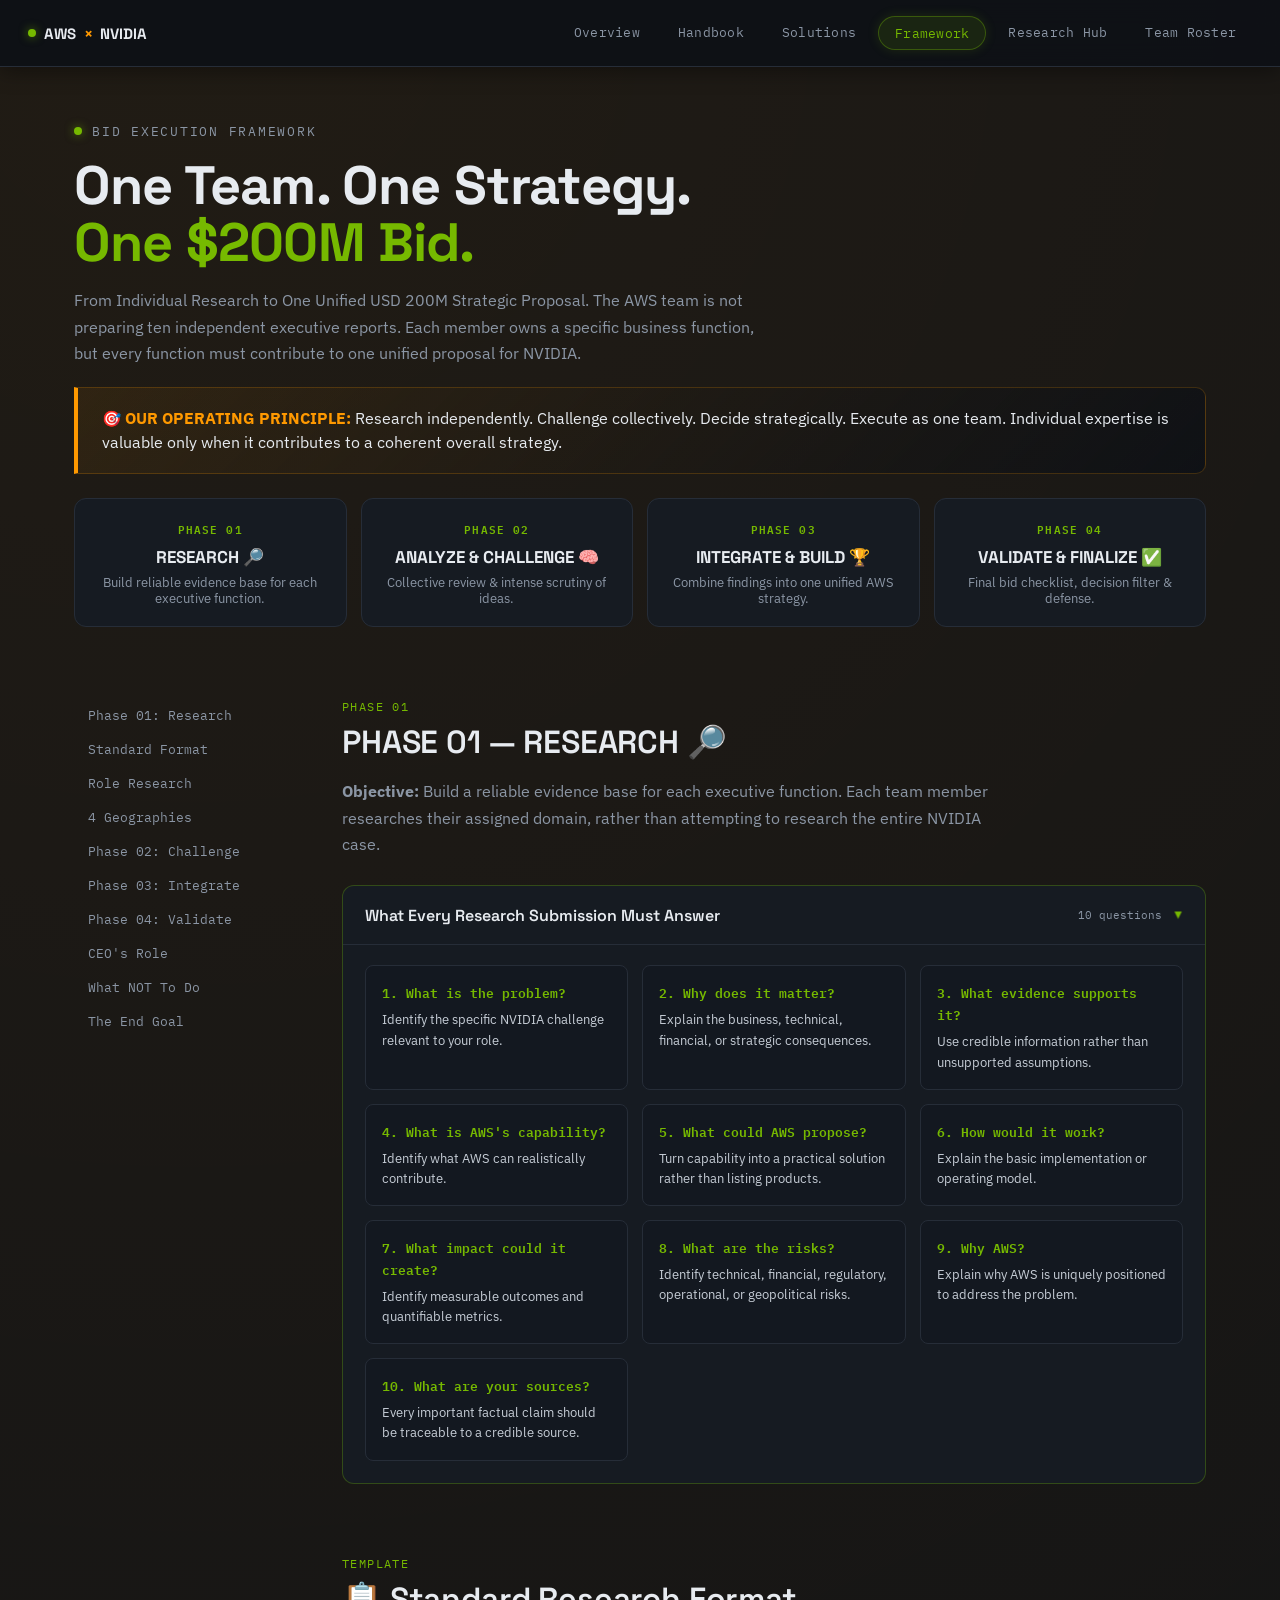
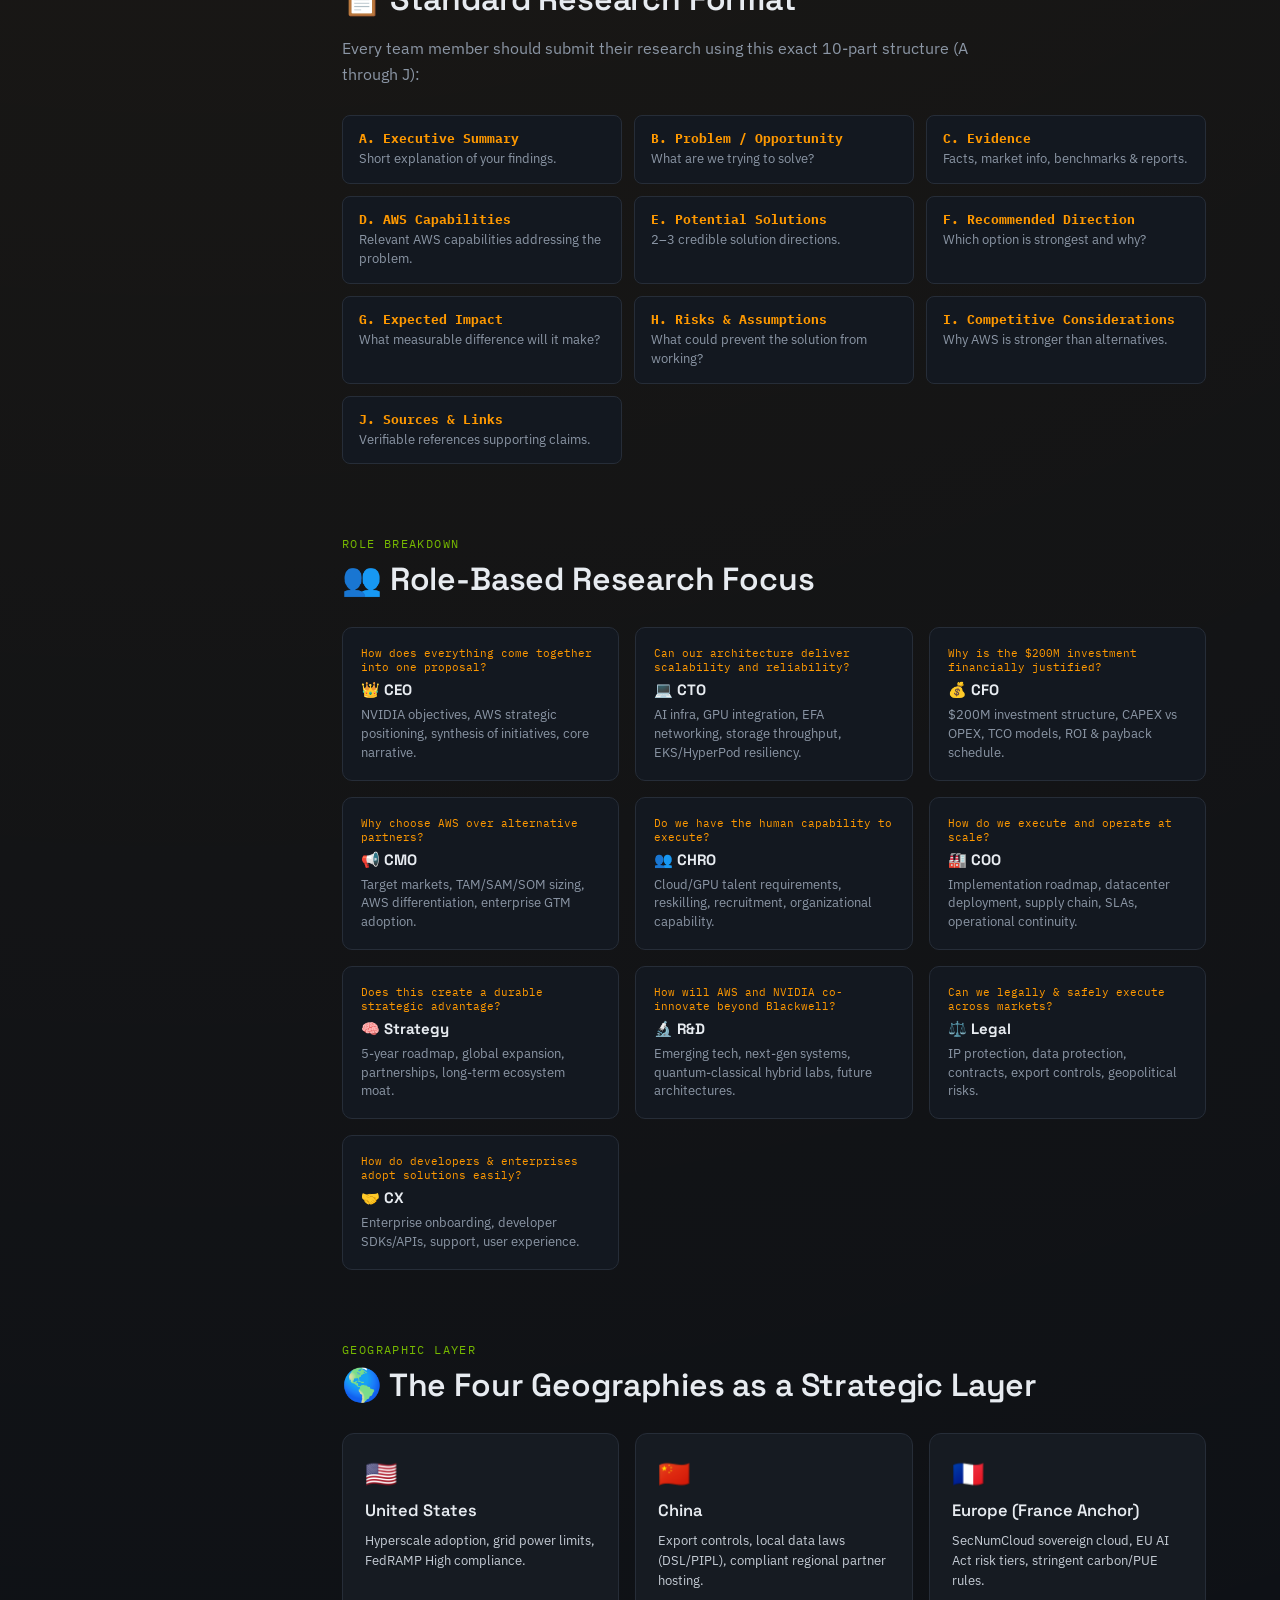
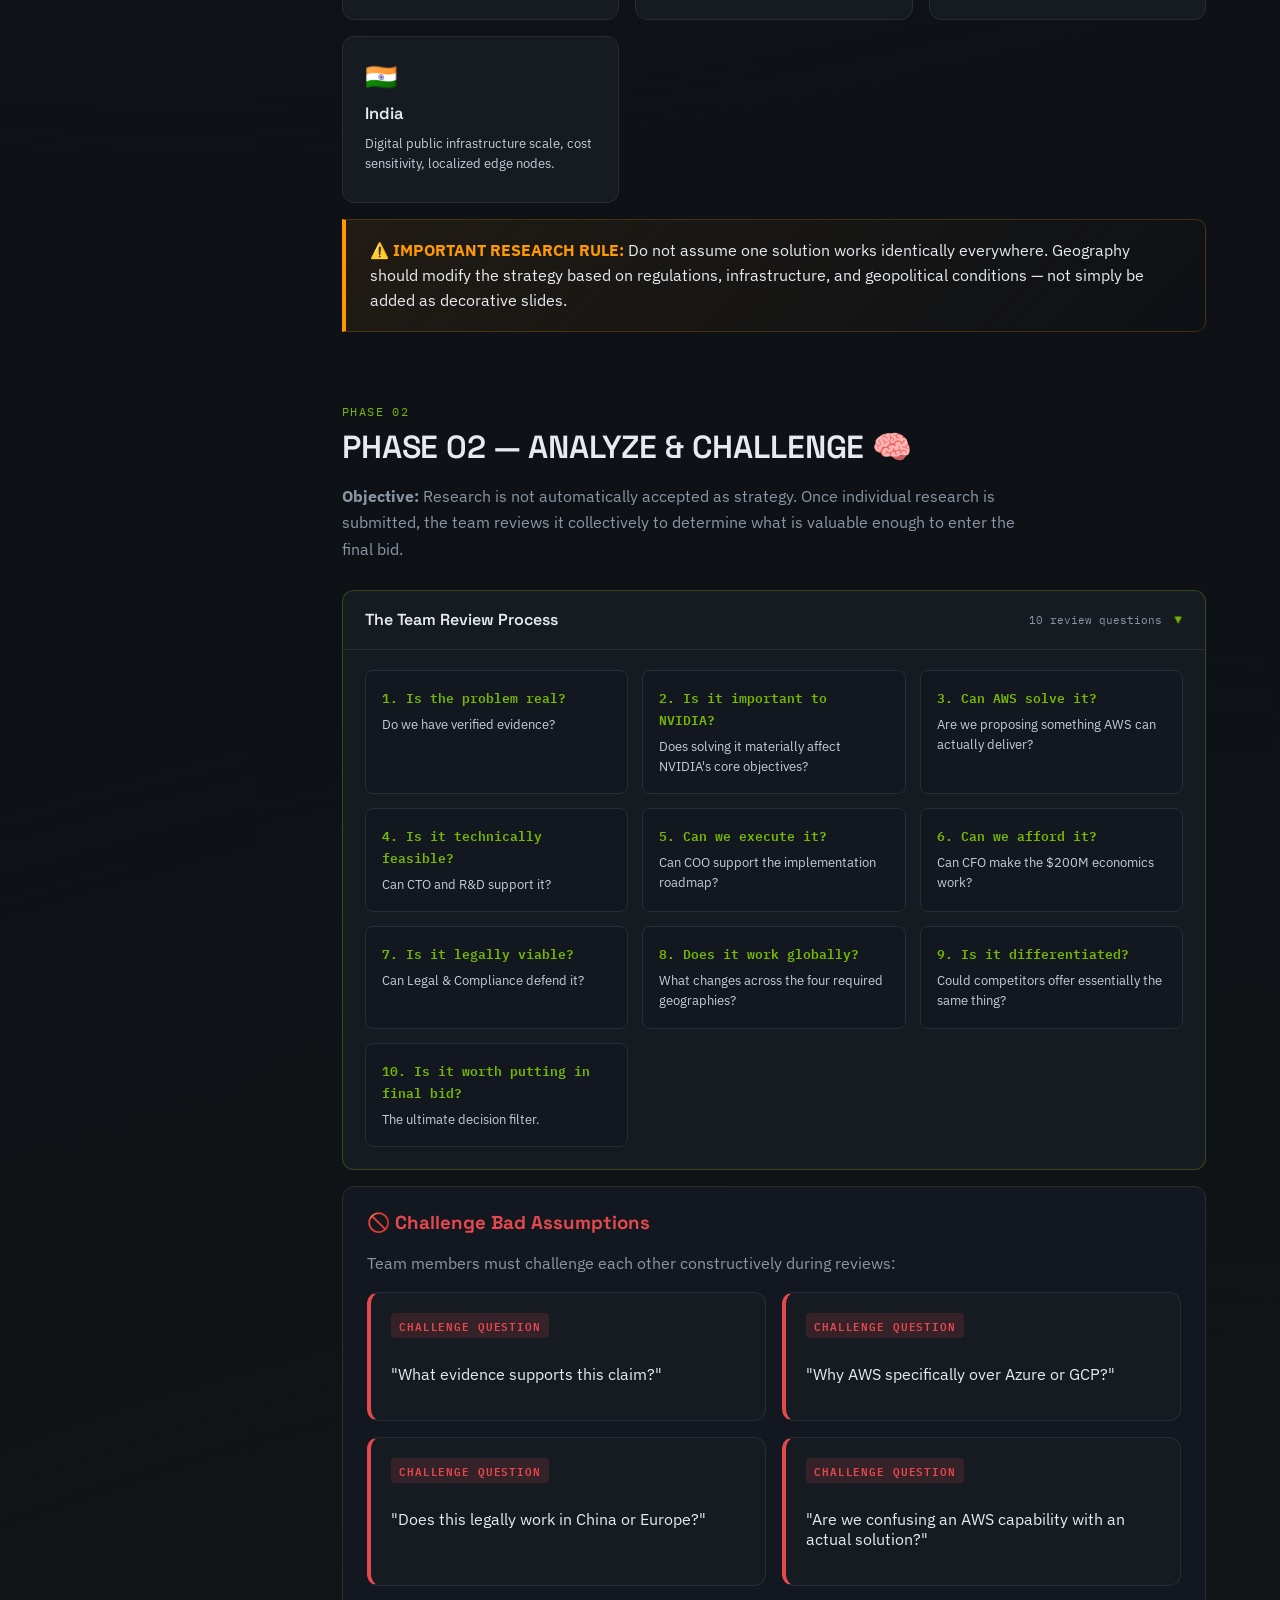
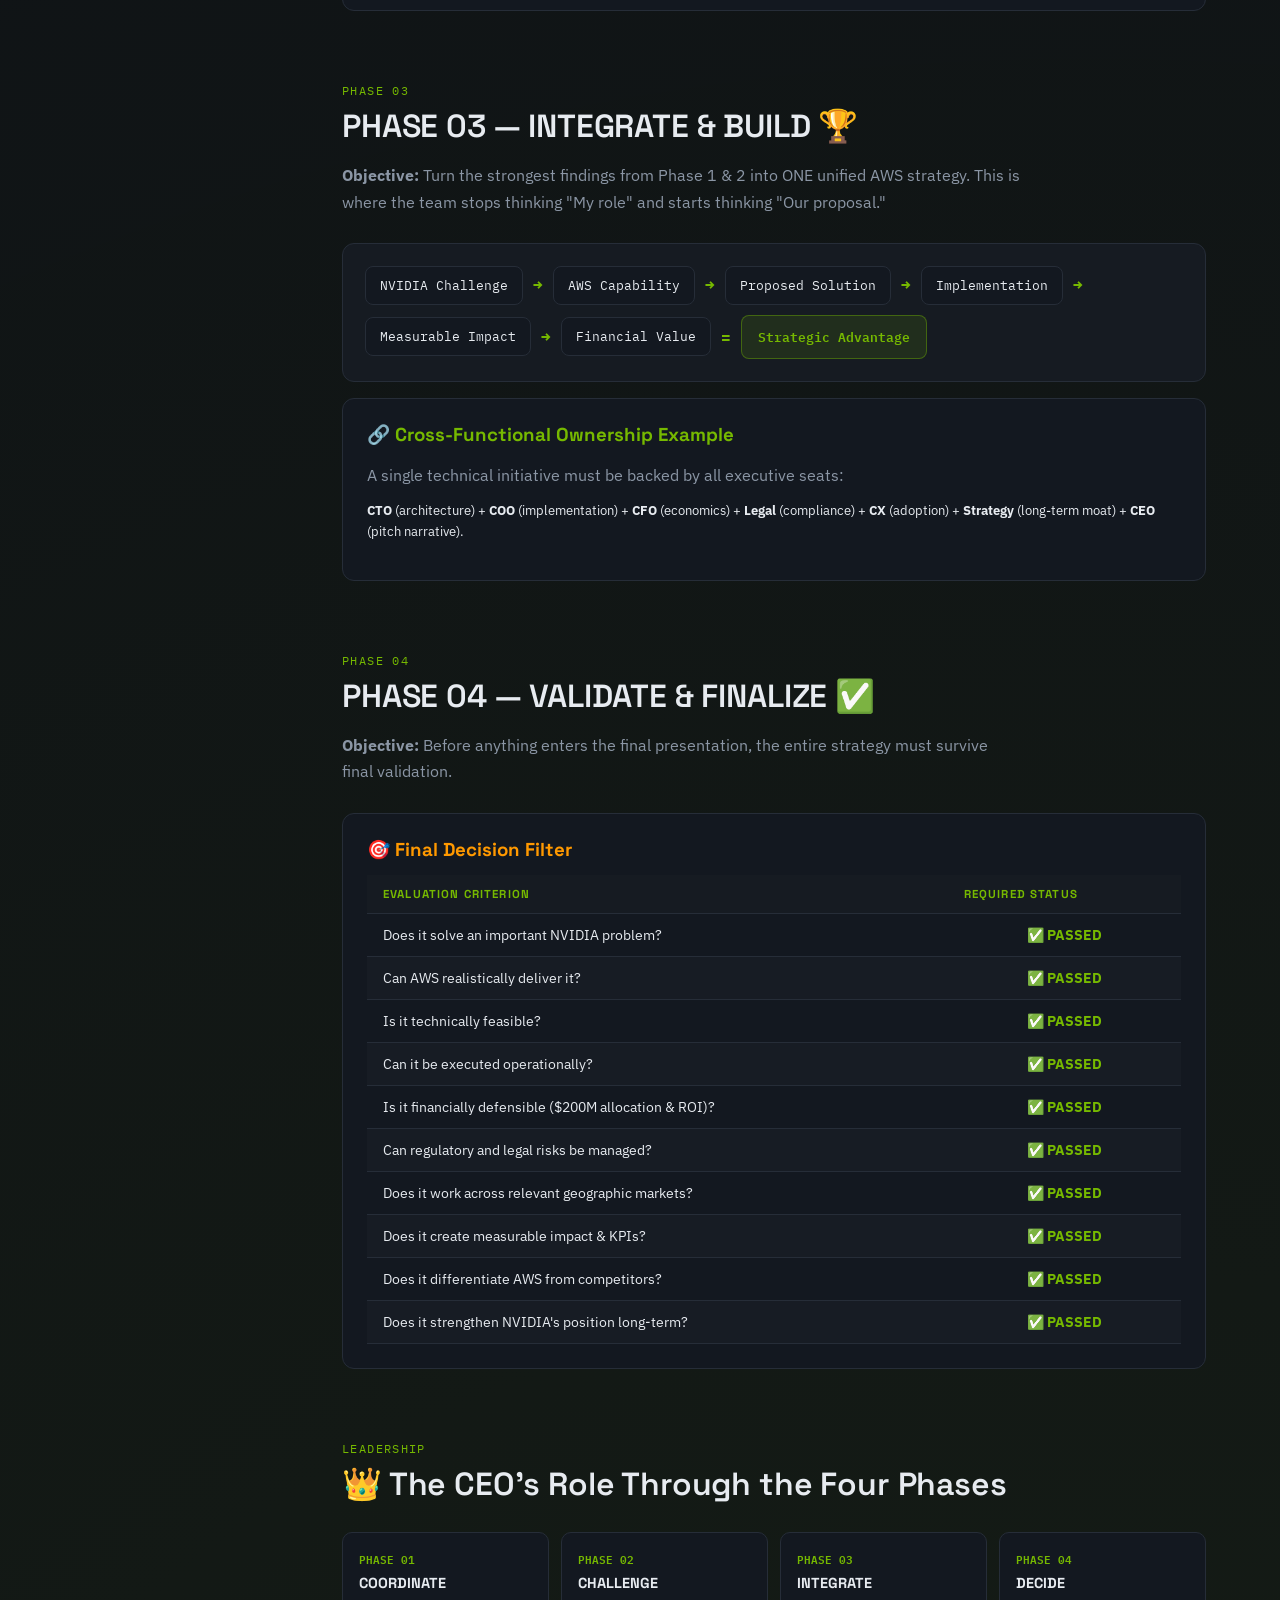
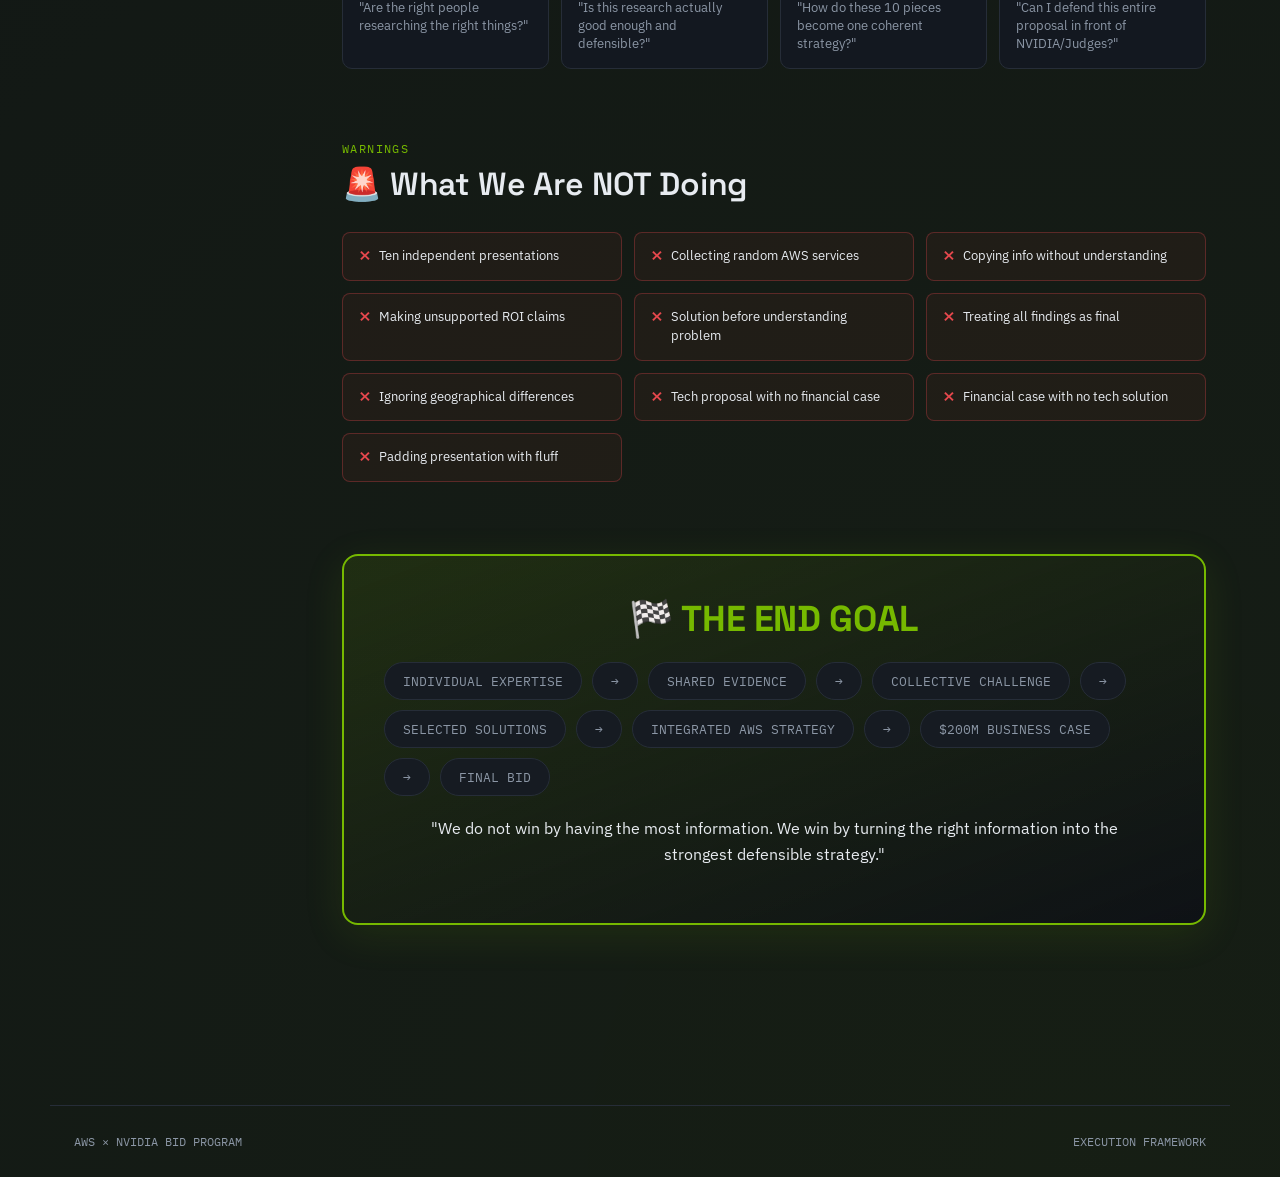
==== framework.html @ 89e02879 "feat(portal): finalize Strategy 101, Solutions mapping, Execution Framework, and Realtime Research H" ====
<!DOCTYPE html>
<html lang="en">
<head>
<meta charset="UTF-8">
<meta name="viewport" content="width=device-width, initial-scale=1.0">
<title>AWS × NVIDIA — Bid Execution Framework</title>
<link rel="stylesheet" href="styles.css">
</head>
<body>

<nav class="site-nav">
  <a href="index.html" class="brand"><span class="dot"></span>AWS <span class="orange">×</span> NVIDIA</a>
  <div class="nav-links">
    <a href="index.html">Overview</a>
    <a href="handbook.html">Handbook</a>
    <a href="solutions.html">Solutions</a>
    <a href="framework.html" class="active">Framework</a>
    <a href="hub.html">Research Hub</a>
    <a href="roster.html">Team Roster</a>
  </div>
</nav>

<div class="wrap">

  <header>
    <div class="eyebrow"><span class="dot"></span>BID EXECUTION FRAMEWORK</div>
    <h1>One Team. One Strategy.<br><span class="green">One $200M Bid.</span></h1>
    <p class="sub">From Individual Research to One Unified USD 200M Strategic Proposal. The AWS team is not preparing ten independent executive reports. Each member owns a specific business function, but every function must contribute to one unified proposal for NVIDIA.</p>
    
    <div class="objective-box" style="margin-top:20px;">
      <b>🎯 OUR OPERATING PRINCIPLE:</b> Research independently. Challenge collectively. Decide strategically. Execute as one team. Individual expertise is valuable only when it contributes to a coherent overall strategy.
    </div>

    <!-- THE 4-PHASE PROCESS DIAGRAM -->
    <div class="phase-flow-grid">
      <div class="phase-card">
        <div class="p-badge">PHASE 01</div>
        <h3>RESEARCH 🔎</h3>
        <p>Build reliable evidence base for each executive function.</p>
      </div>
      <div class="phase-card">
        <div class="p-badge">PHASE 02</div>
        <h3>ANALYZE & CHALLENGE 🧠</h3>
        <p>Collective review & intense scrutiny of ideas.</p>
      </div>
      <div class="phase-card">
        <div class="p-badge">PHASE 03</div>
        <h3>INTEGRATE & BUILD 🏆</h3>
        <p>Combine findings into one unified AWS strategy.</p>
      </div>
      <div class="phase-card">
        <div class="p-badge">PHASE 04</div>
        <h3>VALIDATE & FINALIZE ✅</h3>
        <p>Final bid checklist, decision filter & defense.</p>
      </div>
    </div>
  </header>

  <div class="handbook-layout section">
    <aside class="handbook-sidebar">
      <a href="#phase1">Phase 01: Research</a>
      <a href="#standard-format">Standard Format</a>
      <a href="#role-research">Role Research</a>
      <a href="#geography-layer">4 Geographies</a>
      <a href="#phase2">Phase 02: Challenge</a>
      <a href="#phase3">Phase 03: Integrate</a>
      <a href="#phase4">Phase 04: Validate</a>
      <a href="#ceo-role">CEO's Role</a>
      <a href="#anti-patterns">What NOT To Do</a>
      <a href="#end-goal">The End Goal</a>
    </aside>

    <div class="handbook-content">

      <!-- ============================================================
           PHASE 01 — RESEARCH
           ============================================================ -->
      <section id="phase1" class="section" style="margin-top:0;">
        <div class="section-head">
          <div class="section-kicker">Phase 01</div>
          <h2 class="section-title">PHASE 01 — RESEARCH 🔎</h2>
          <p class="sub"><b>Objective:</b> Build a reliable evidence base for each executive function. Each team member researches their assigned domain, rather than attempting to research the entire NVIDIA case.</p>
        </div>

        <details class="acc" open>
          <summary>What Every Research Submission Must Answer <span class="count">10 questions</span><span class="chev">▸</span></summary>
          <div class="acc-body">
            <div class="term-grid">
              <div class="term"><dt>1. What is the problem?</dt><dd>Identify the specific NVIDIA challenge relevant to your role.</dd></div>
              <div class="term"><dt>2. Why does it matter?</dt><dd>Explain the business, technical, financial, or strategic consequences.</dd></div>
              <div class="term"><dt>3. What evidence supports it?</dt><dd>Use credible information rather than unsupported assumptions.</dd></div>
              <div class="term"><dt>4. What is AWS's capability?</dt><dd>Identify what AWS can realistically contribute.</dd></div>
              <div class="term"><dt>5. What could AWS propose?</dt><dd>Turn capability into a practical solution rather than listing products.</dd></div>
              <div class="term"><dt>6. How would it work?</dt><dd>Explain the basic implementation or operating model.</dd></div>
              <div class="term"><dt>7. What impact could it create?</dt><dd>Identify measurable outcomes and quantifiable metrics.</dd></div>
              <div class="term"><dt>8. What are the risks?</dt><dd>Identify technical, financial, regulatory, operational, or geopolitical risks.</dd></div>
              <div class="term"><dt>9. Why AWS?</dt><dd>Explain why AWS is uniquely positioned to address the problem.</dd></div>
              <div class="term"><dt>10. What are your sources?</dt><dd>Every important factual claim should be traceable to a credible source.</dd></div>
            </div>
          </div>
        </details>
      </section>

      <!-- STANDARD RESEARCH FORMAT -->
      <section id="standard-format" class="section">
        <div class="section-head">
          <div class="section-kicker">Template</div>
          <h2 class="section-title">📋 Standard Research Format</h2>
          <p class="sub">Every team member should submit their research using this exact 10-part structure (A through J):</p>
        </div>
        <div class="format-grid">
          <div class="format-item"><b>A. Executive Summary</b><p>Short explanation of your findings.</p></div>
          <div class="format-item"><b>B. Problem / Opportunity</b><p>What are we trying to solve?</p></div>
          <div class="format-item"><b>C. Evidence</b><p>Facts, market info, benchmarks & reports.</p></div>
          <div class="format-item"><b>D. AWS Capabilities</b><p>Relevant AWS capabilities addressing the problem.</p></div>
          <div class="format-item"><b>E. Potential Solutions</b><p>2–3 credible solution directions.</p></div>
          <div class="format-item"><b>F. Recommended Direction</b><p>Which option is strongest and why?</p></div>
          <div class="format-item"><b>G. Expected Impact</b><p>What measurable difference will it make?</p></div>
          <div class="format-item"><b>H. Risks & Assumptions</b><p>What could prevent the solution from working?</p></div>
          <div class="format-item"><b>I. Competitive Considerations</b><p>Why AWS is stronger than alternatives.</p></div>
          <div class="format-item"><b>J. Sources & Links</b><p>Verifiable references supporting claims.</p></div>
        </div>
      </section>

      <!-- ROLE-BASED RESEARCH GUIDES -->
      <section id="role-research" class="section">
        <div class="section-head">
          <div class="section-kicker">Role Breakdown</div>
          <h2 class="section-title">👥 Role-Based Research Focus</h2>
        </div>
        <div class="card-grid">
          <div class="role-mini">
            <div class="rq">How does everything come together into one proposal?</div>
            <h4>👑 CEO</h4>
            <p class="owns">NVIDIA objectives, AWS strategic positioning, synthesis of initiatives, core narrative.</p>
          </div>
          <div class="role-mini">
            <div class="rq">Can our architecture deliver scalability and reliability?</div>
            <h4>💻 CTO</h4>
            <p class="owns">AI infra, GPU integration, EFA networking, storage throughput, EKS/HyperPod resiliency.</p>
          </div>
          <div class="role-mini">
            <div class="rq">Why is the $200M investment financially justified?</div>
            <h4>💰 CFO</h4>
            <p class="owns">$200M investment structure, CAPEX vs OPEX, TCO models, ROI & payback schedule.</p>
          </div>
          <div class="role-mini">
            <div class="rq">Why choose AWS over alternative partners?</div>
            <h4>📢 CMO</h4>
            <p class="owns">Target markets, TAM/SAM/SOM sizing, AWS differentiation, enterprise GTM adoption.</p>
          </div>
          <div class="role-mini">
            <div class="rq">Do we have the human capability to execute?</div>
            <h4>👥 CHRO</h4>
            <p class="owns">Cloud/GPU talent requirements, reskilling, recruitment, organizational capability.</p>
          </div>
          <div class="role-mini">
            <div class="rq">How do we execute and operate at scale?</div>
            <h4>🏭 COO</h4>
            <p class="owns">Implementation roadmap, datacenter deployment, supply chain, SLAs, operational continuity.</p>
          </div>
          <div class="role-mini">
            <div class="rq">Does this create a durable strategic advantage?</div>
            <h4>🧠 Strategy</h4>
            <p class="owns">5-year roadmap, global expansion, partnerships, long-term ecosystem moat.</p>
          </div>
          <div class="role-mini">
            <div class="rq">How will AWS and NVIDIA co-innovate beyond Blackwell?</div>
            <h4>🔬 R&D</h4>
            <p class="owns">Emerging tech, next-gen systems, quantum-classical hybrid labs, future architectures.</p>
          </div>
          <div class="role-mini">
            <div class="rq">Can we legally & safely execute across markets?</div>
            <h4>⚖️ Legal</h4>
            <p class="owns">IP protection, data protection, contracts, export controls, geopolitical risks.</p>
          </div>
          <div class="role-mini">
            <div class="rq">How do developers & enterprises adopt solutions easily?</div>
            <h4>🤝 CX</h4>
            <p class="owns">Enterprise onboarding, developer SDKs/APIs, support, user experience.</p>
          </div>
        </div>
      </section>

      <!-- GEOGRAPHY STRATEGIC LAYER -->
      <section id="geography-layer" class="section">
        <div class="section-head">
          <div class="section-kicker">Geographic Layer</div>
          <h2 class="section-title">🌎 The Four Geographies as a Strategic Layer</h2>
        </div>
        <div class="geo-grid">
          <div class="geo-card"><span class="flag">🇺🇸</span><h3>United States</h3><p class="geo-line">Hyperscale adoption, grid power limits, FedRAMP High compliance.</p></div>
          <div class="geo-card"><span class="flag">🇨🇳</span><h3>China</h3><p class="geo-line">Export controls, local data laws (DSL/PIPL), compliant regional partner hosting.</p></div>
          <div class="geo-card"><span class="flag">🇫🇷</span><h3>Europe (France Anchor)</h3><p class="geo-line">SecNumCloud sovereign cloud, EU AI Act risk tiers, stringent carbon/PUE rules.</p></div>
          <div class="geo-card"><span class="flag">🇮🇳</span><h3>India</h3><p class="geo-line">Digital public infrastructure scale, cost sensitivity, localized edge nodes.</p></div>
        </div>
        <div class="objective-box" style="margin-top:16px;">
          <b>⚠️ IMPORTANT RESEARCH RULE:</b> Do not assume one solution works identically everywhere. Geography should modify the strategy based on regulations, infrastructure, and geopolitical conditions — not simply be added as decorative slides.
        </div>
      </section>

      <!-- ============================================================
           PHASE 02 — ANALYZE & CHALLENGE
           ============================================================ -->
      <section id="phase2" class="section">
        <div class="section-head">
          <div class="section-kicker">Phase 02</div>
          <h2 class="section-title">PHASE 02 — ANALYZE & CHALLENGE 🧠</h2>
          <p class="sub"><b>Objective:</b> Research is not automatically accepted as strategy. Once individual research is submitted, the team reviews it collectively to determine what is valuable enough to enter the final bid.</p>
        </div>

        <details class="acc" open>
          <summary>The Team Review Process <span class="count">10 review questions</span><span class="chev">▸</span></summary>
          <div class="acc-body">
            <div class="term-grid">
              <div class="term"><dt>1. Is the problem real?</dt><dd>Do we have verified evidence?</dd></div>
              <div class="term"><dt>2. Is it important to NVIDIA?</dt><dd>Does solving it materially affect NVIDIA's core objectives?</dd></div>
              <div class="term"><dt>3. Can AWS solve it?</dt><dd>Are we proposing something AWS can actually deliver?</dd></div>
              <div class="term"><dt>4. Is it technically feasible?</dt><dd>Can CTO and R&D support it?</dd></div>
              <div class="term"><dt>5. Can we execute it?</dt><dd>Can COO support the implementation roadmap?</dd></div>
              <div class="term"><dt>6. Can we afford it?</dt><dd>Can CFO make the $200M economics work?</dd></div>
              <div class="term"><dt>7. Is it legally viable?</dt><dd>Can Legal & Compliance defend it?</dd></div>
              <div class="term"><dt>8. Does it work globally?</dt><dd>What changes across the four required geographies?</dd></div>
              <div class="term"><dt>9. Is it differentiated?</dt><dd>Could competitors offer essentially the same thing?</dd></div>
              <div class="term"><dt>10. Is it worth putting in final bid?</dt><dd>The ultimate decision filter.</dd></div>
            </div>
          </div>
        </details>

        <div class="solution-block" style="margin-top:16px;">
          <h3 style="font-family:'Space Grotesk',sans-serif; color:var(--danger); margin:0 0 10px;">🚫 Challenge Bad Assumptions</h3>
          <p class="sub" style="margin-bottom:12px;">Team members must challenge each other constructively during reviews:</p>
          <div class="comp-grid">
            <div class="comp-card weak"><span class="comp-tag">CHALLENGE QUESTION</span><p>"What evidence supports this claim?"</p></div>
            <div class="comp-card weak"><span class="comp-tag">CHALLENGE QUESTION</span><p>"Why AWS specifically over Azure or GCP?"</p></div>
            <div class="comp-card weak"><span class="comp-tag">CHALLENGE QUESTION</span><p>"Does this legally work in China or Europe?"</p></div>
            <div class="comp-card weak"><span class="comp-tag">CHALLENGE QUESTION</span><p>"Are we confusing an AWS capability with an actual solution?"</p></div>
          </div>
        </div>
      </section>

      <!-- ============================================================
           PHASE 03 — INTEGRATE & BUILD
           ============================================================ -->
      <section id="phase3" class="section">
        <div class="section-head">
          <div class="section-kicker">Phase 03</div>
          <h2 class="section-title">PHASE 03 — INTEGRATE & BUILD 🏆</h2>
          <p class="sub"><b>Objective:</b> Turn the strongest findings from Phase 1 & 2 into ONE unified AWS strategy. This is where the team stops thinking "My role" and starts thinking "Our proposal."</p>
        </div>

        <div class="equation-wrapper">
          <div class="equation-flex">
            <span class="eq-item">NVIDIA Challenge</span>
            <span class="eq-op">→</span>
            <span class="eq-item">AWS Capability</span>
            <span class="eq-op">→</span>
            <span class="eq-item">Proposed Solution</span>
            <span class="eq-op">→</span>
            <span class="eq-item">Implementation</span>
            <span class="eq-op">→</span>
            <span class="eq-item">Measurable Impact</span>
            <span class="eq-op">→</span>
            <span class="eq-item">Financial Value</span>
            <span class="eq-op">=</span>
            <span class="eq-result">Strategic Advantage</span>
          </div>
        </div>

        <div class="solution-block" style="margin-top:16px;">
          <h3 style="font-family:'Space Grotesk',sans-serif; color:var(--nv-green); margin:0 0 10px;">🔗 Cross-Functional Ownership Example</h3>
          <p class="sub" style="margin-bottom:10px;">A single technical initiative must be backed by all executive seats:</p>
          <p style="font-size:13px; color:var(--text); line-height:1.6;">
            <b>CTO</b> (architecture) + <b>COO</b> (implementation) + <b>CFO</b> (economics) + <b>Legal</b> (compliance) + <b>CX</b> (adoption) + <b>Strategy</b> (long-term moat) + <b>CEO</b> (pitch narrative).
          </p>
        </div>
      </section>

      <!-- ============================================================
           PHASE 04 — VALIDATE & FINALIZE
           ============================================================ -->
      <section id="phase4" class="section">
        <div class="section-head">
          <div class="section-kicker">Phase 04</div>
          <h2 class="section-title">PHASE 04 — VALIDATE & FINALIZE ✅</h2>
          <p class="sub"><b>Objective:</b> Before anything enters the final presentation, the entire strategy must survive final validation.</p>
        </div>

        <div class="solution-block">
          <h3 style="font-family:'Space Grotesk',sans-serif; color:var(--aws-orange); margin:0 0 12px;">🎯 Final Decision Filter</h3>
          <table class="filter-table">
            <thead>
              <tr>
                <th>Evaluation Criterion</th>
                <th>Required Status</th>
              </tr>
            </thead>
            <tbody>
              <tr><td>Does it solve an important NVIDIA problem?</td><td>✅ PASSED</td></tr>
              <tr><td>Can AWS realistically deliver it?</td><td>✅ PASSED</td></tr>
              <tr><td>Is it technically feasible?</td><td>✅ PASSED</td></tr>
              <tr><td>Can it be executed operationally?</td><td>✅ PASSED</td></tr>
              <tr><td>Is it financially defensible ($200M allocation & ROI)?</td><td>✅ PASSED</td></tr>
              <tr><td>Can regulatory and legal risks be managed?</td><td>✅ PASSED</td></tr>
              <tr><td>Does it work across relevant geographic markets?</td><td>✅ PASSED</td></tr>
              <tr><td>Does it create measurable impact & KPIs?</td><td>✅ PASSED</td></tr>
              <tr><td>Does it differentiate AWS from competitors?</td><td>✅ PASSED</td></tr>
              <tr><td>Does it strengthen NVIDIA's position long-term?</td><td>✅ PASSED</td></tr>
            </tbody>
          </table>
        </div>
      </section>

      <!-- CEO ROLE -->
      <section id="ceo-role" class="section">
        <div class="section-head">
          <div class="section-kicker">Leadership</div>
          <h2 class="section-title">👑 The CEO's Role Through the Four Phases</h2>
        </div>
        <div class="bid-chain" style="grid-template-columns: repeat(auto-fit, minmax(200px, 1fr));">
          <div class="chain-step"><div class="step-num">PHASE 01</div><h4>COORDINATE</h4><p>"Are the right people researching the right things?"</p></div>
          <div class="chain-step"><div class="step-num">PHASE 02</div><h4>CHALLENGE</h4><p>"Is this research actually good enough and defensible?"</p></div>
          <div class="chain-step"><div class="step-num">PHASE 03</div><h4>INTEGRATE</h4><p>"How do these 10 pieces become one coherent strategy?"</p></div>
          <div class="chain-step"><div class="step-num">PHASE 04</div><h4>DECIDE</h4><p>"Can I defend this entire proposal in front of NVIDIA/Judges?"</p></div>
        </div>
      </section>

      <!-- WHAT WE ARE NOT DOING -->
      <section id="anti-patterns" class="section">
        <div class="section-head">
          <div class="section-kicker">Warnings</div>
          <h2 class="section-title">🚨 What We Are NOT Doing</h2>
        </div>
        <div class="anti-grid">
          <div class="anti-item"><span>❌</span> Ten independent presentations</div>
          <div class="anti-item"><span>❌</span> Collecting random AWS services</div>
          <div class="anti-item"><span>❌</span> Copying info without understanding</div>
          <div class="anti-item"><span>❌</span> Making unsupported ROI claims</div>
          <div class="anti-item"><span>❌</span> Solution before understanding problem</div>
          <div class="anti-item"><span>❌</span> Treating all findings as final</div>
          <div class="anti-item"><span>❌</span> Ignoring geographical differences</div>
          <div class="anti-item"><span>❌</span> Tech proposal with no financial case</div>
          <div class="anti-item"><span>❌</span> Financial case with no tech solution</div>
          <div class="anti-item"><span>❌</span> Padding presentation with fluff</div>
        </div>
      </section>

      <!-- THE END GOAL -->
      <section id="end-goal" class="section">
        <div class="golden-rule">
          <h2>🏁 THE END GOAL</h2>
          <div class="pillar-strip" style="margin:20px 0;">
            <span class="pillar-chip">INDIVIDUAL EXPERTISE</span><span class="pillar-chip arrow">→</span>
            <span class="pillar-chip">SHARED EVIDENCE</span><span class="pillar-chip arrow">→</span>
            <span class="pillar-chip">COLLECTIVE CHALLENGE</span><span class="pillar-chip arrow">→</span>
            <span class="pillar-chip">SELECTED SOLUTIONS</span><span class="pillar-chip arrow">→</span>
            <span class="pillar-chip">INTEGRATED AWS STRATEGY</span><span class="pillar-chip arrow">→</span>
            <span class="pillar-chip">$200M BUSINESS CASE</span><span class="pillar-chip arrow">→</span>
            <span class="pillar-chip">FINAL BID</span>
          </div>
          <p>"We do not win by having the most information. We win by turning the right information into the strongest defensible strategy."</p>
        </div>
      </section>

    </div>
  </div>
</div>

<footer class="site-footer">
  <span>AWS × NVIDIA BID PROGRAM</span>
  <span>EXECUTION FRAMEWORK</span>
</footer>

</body>
</html>
---- styles.css ----
@import url('https://fonts.googleapis.com/css2?family=Space+Grotesk:wght@500;600;700&family=IBM+Plex+Sans:wght@400;500;600&family=IBM+Plex+Mono:wght@500;600&display=swap');

:root{
  --bg: #0E1116;
  --bg-raised: #161B22;
  --bg-card: #131820;
  --row-alt: #131820;
  --line: #262D38;
  --line-glow: rgba(118,185,0,0.3);
  --text: #E7EBF0;
  --text-dim: #8B96A5;
  --aws-orange: #FF9900;
  --nv-green: #76B900;
  --danger: #E5484D;
}

*{ box-sizing: border-box; }

html{ scroll-behavior: smooth; }

body{
  margin:0;
  background:
    radial-gradient(circle at 15% 0%, rgba(255,153,0,0.08), transparent 45%),
    radial-gradient(circle at 85% 100%, rgba(118,185,0,0.08), transparent 50%),
    var(--bg);
  color: var(--text);
  font-family: 'IBM Plex Sans', sans-serif;
  min-height: 100vh;
}

a{ color: inherit; }

/* ===== NAV ===== */
.site-nav{
  position: sticky;
  top: 0;
  z-index: 50;
  display: flex;
  align-items: center;
  justify-content: space-between;
  padding: 16px 28px;
  background: rgba(14,17,22,0.92);
  backdrop-filter: blur(12px);
  border-bottom: 1px solid var(--line);
  box-shadow: 0 4px 20px rgba(0,0,0,0.4);
}
.site-nav .brand{
  font-family: 'Space Grotesk', sans-serif;
  font-weight: 700;
  font-size: 15px;
  letter-spacing: -0.01em;
  text-decoration: none;
  display: flex;
  align-items: center;
  gap: 8px;
}
.site-nav .brand .dot{
  width:8px; height:8px; border-radius:50%;
  background: var(--nv-green);
  box-shadow: 0 0 10px rgba(118,185,0,0.6);
}
.site-nav .brand .orange{ color: var(--aws-orange); }
.site-nav .brand .green{ color: var(--nv-green); }

.nav-links{
  display: flex;
  gap: 6px;
  font-family: 'IBM Plex Mono', monospace;
  font-size: 12.5px;
}
.nav-links a{
  text-decoration: none;
  color: var(--text-dim);
  padding: 8px 16px;
  border-radius: 20px;
  transition: all 0.2s ease;
  letter-spacing: 0.02em;
}
.nav-links a:hover{ color: var(--text); background: var(--bg-raised); }
.nav-links a.active{
  color: var(--nv-green);
  background: rgba(118,185,0,0.12);
  border: 1px solid rgba(118,185,0,0.35);
  box-shadow: 0 0 12px rgba(118,185,0,0.15);
}

@media (max-width: 600px){
  .site-nav{ padding: 14px 16px; flex-wrap: wrap; gap: 10px; }
  .nav-links{ font-size: 11px; gap: 2px; }
  .nav-links a{ padding: 6px 10px; }
}

/* ===== SHARED LAYOUT ===== */
.wrap{
  max-width: 1180px;
  margin: 0 auto;
  padding: 56px 24px 90px;
}

.eyebrow{
  font-family: 'IBM Plex Mono', monospace;
  font-size: 12.5px;
  letter-spacing: 0.14em;
  text-transform: uppercase;
  color: var(--text-dim);
  display:flex;
  align-items:center;
  gap: 10px;
  margin-bottom: 18px;
}
.eyebrow .dot{
  width:8px; height:8px; border-radius:50%;
  background: var(--nv-green);
  box-shadow: 0 0 10px rgba(118,185,0,0.6);
}

h1{
  font-family: 'Space Grotesk', sans-serif;
  font-weight: 700;
  font-size: clamp(32px, 5.5vw, 54px);
  line-height: 1.06;
  margin: 0 0 16px;
  letter-spacing: -0.015em;
}
h1 span.orange{ color: var(--aws-orange); }
h1 span.green{ color: var(--nv-green); }

h2.section-title{
  font-family: 'Space Grotesk', sans-serif;
  font-weight: 600;
  font-size: clamp(22px, 3vw, 32px);
  margin: 0 0 8px;
  letter-spacing: -0.005em;
}

.sub{
  color: var(--text-dim);
  font-size: 16px;
  line-height: 1.65;
  max-width: 680px;
}

.section{ margin-top: 72px; }
.section-head{ margin-bottom: 28px; }
.section-kicker{
  font-family: 'IBM Plex Mono', monospace;
  font-size: 11.5px;
  letter-spacing: 0.12em;
  text-transform: uppercase;
  color: var(--nv-green);
  margin-bottom: 8px;
}

/* ===== QUOTE BLOCK ===== */
.quote-block{
  border-left: 4px solid var(--nv-green);
  padding: 18px 24px;
  margin: 22px 0;
  background: linear-gradient(135deg, rgba(118,185,0,0.08), rgba(255,153,0,0.04));
  border-radius: 0 10px 10px 0;
  font-style: italic;
  color: var(--text);
  font-size: 16px;
  line-height: 1.6;
  box-shadow: 0 4px 20px rgba(0,0,0,0.25);
}

/* ===== BUTTONS ===== */
.btn-row{ display: flex; gap: 14px; flex-wrap: wrap; margin-top: 28px; }
.btn{
  display: inline-flex;
  align-items: center;
  gap: 8px;
  padding: 12px 24px;
  border-radius: 8px;
  font-family: 'IBM Plex Mono', monospace;
  font-size: 13px;
  letter-spacing: 0.02em;
  text-decoration: none;
  transition: all 0.2s ease;
  border: 1px solid var(--line);
}
.btn-primary{
  background: linear-gradient(135deg, #76B900, #8BD600);
  color: #0B1006;
  border-color: var(--nv-green);
  font-weight: 600;
  box-shadow: 0 4px 14px rgba(118,185,0,0.3);
}
.btn-primary:hover{
  transform: translateY(-2px);
  box-shadow: 0 6px 20px rgba(118,185,0,0.45);
}
.btn-secondary{
  background: transparent;
  color: var(--text);
}
.btn-secondary:hover{
  border-color: var(--aws-orange);
  color: var(--aws-orange);
  background: rgba(255,153,0,0.08);
  transform: translateY(-2px);
}

/* ===== CARD GRIDS ===== */
.card-grid{
  display: grid;
  grid-template-columns: repeat(auto-fill, minmax(260px, 1fr));
  gap: 16px;
}

.info-card{
  background: var(--bg-raised);
  border: 1px solid var(--line);
  border-radius: 12px;
  padding: 22px;
  transition: transform 0.25s cubic-bezier(0.16, 1, 0.3, 1), border-color 0.25s ease, box-shadow 0.25s ease;
}
.info-card:hover{
  border-color: rgba(118,185,0,0.4);
  transform: translateY(-4px);
  box-shadow: 0 12px 30px rgba(0,0,0,0.35), 0 0 20px rgba(118,185,0,0.08);
}
.info-card .num{
  font-family: 'IBM Plex Mono', monospace;
  font-size: 11px;
  color: var(--nv-green);
  margin-bottom: 10px;
  font-weight: 600;
}
.info-card h3{
  font-family: 'Space Grotesk', sans-serif;
  font-size: 16.5px;
  font-weight: 600;
  margin: 0 0 8px;
}
.info-card p{
  font-size: 13.5px;
  line-height: 1.55;
  color: #C6CDD6;
  margin: 0;
}

/* ===== GEOGRAPHY CARDS ===== */
.geo-grid{
  display: grid;
  grid-template-columns: repeat(auto-fill, minmax(240px, 1fr));
  gap: 16px;
}
.geo-card{
  background: var(--bg-raised);
  border: 1px solid var(--line);
  border-radius: 12px;
  padding: 22px;
  transition: transform 0.25s cubic-bezier(0.16, 1, 0.3, 1), border-color 0.25s ease, box-shadow 0.25s ease;
}
.geo-card:hover{
  border-color: rgba(255,153,0,0.4);
  transform: translateY(-4px);
  box-shadow: 0 12px 30px rgba(0,0,0,0.35), 0 0 20px rgba(255,153,0,0.08);
}
.geo-card .flag{
  font-size: 26px;
  margin-bottom: 10px;
  display:inline-block;
  transition: transform 0.2s ease;
}
.geo-card:hover .flag{ transform: scale(1.15); }
.geo-card h3{
  font-family: 'Space Grotesk', sans-serif;
  font-size: 16.5px;
  font-weight: 600;
  margin: 0 0 10px;
}
.geo-card .geo-line{
  font-size: 13px;
  line-height: 1.55;
  color: #C6CDD6;
  margin: 0 0 6px;
}
.geo-card .geo-line b{ color: var(--text); font-weight: 600; }

/* ===== PILLAR STRIP ===== */
.pillar-strip{
  display: flex;
  flex-wrap: wrap;
  gap: 10px;
}
.pillar-chip{
  font-family: 'IBM Plex Mono', monospace;
  font-size: 12.5px;
  padding: 10px 18px;
  border-radius: 20px;
  border: 1px solid var(--line);
  background: var(--bg-raised);
  color: var(--text-dim);
  display: flex;
  align-items: center;
  gap: 8px;
  transition: all 0.2s ease;
}
.pillar-chip:hover{
  border-color: var(--nv-green);
  background: rgba(118,185,0,0.12);
  color: var(--text);
  transform: translateY(-2px);
  box-shadow: 0 4px 15px rgba(118,185,0,0.15);
}
.pillar-chip .arrow{ color: var(--nv-green); }

/* ===== CLOSING STATEMENT ===== */
.closing-block{
  margin-top: 90px;
  padding: 44px 36px;
  border: 1px solid rgba(118,185,0,0.35);
  border-radius: 16px;
  background: linear-gradient(145deg, rgba(118,185,0,0.09) 0%, rgba(255,153,0,0.04) 50%, rgba(14,17,22,0.9) 100%);
  text-align: center;
  box-shadow: 0 10px 40px rgba(118,185,0,0.08);
}
.closing-block .kicker{
  font-family: 'IBM Plex Mono', monospace;
  font-size: 11.5px;
  letter-spacing: 0.12em;
  text-transform: uppercase;
  color: var(--text-dim);
  margin-bottom: 14px;
}
.closing-block .question{
  font-family: 'Space Grotesk', sans-serif;
  font-size: clamp(20px, 3.2vw, 32px);
  font-weight: 600;
  line-height: 1.3;
  max-width: 800px;
  margin: 0 auto;
}
.closing-block .question .green{ color: var(--nv-green); }

/* ===== FOOTER ===== */
.site-footer{
  margin-top: 90px;
  padding: 28px 24px;
  border-top: 1px solid var(--line);
  color: var(--text-dim);
  font-family: 'IBM Plex Mono', monospace;
  font-size: 12px;
  display:flex;
  justify-content: space-between;
  flex-wrap: wrap;
  gap: 10px;
  max-width: 1180px;
  margin-left: auto;
  margin-right: auto;
}

/* ===== ACCORDION (handbook) ===== */
.accordion-group{ margin-bottom: 14px; }
details.acc{
  background: var(--bg-raised);
  border: 1px solid var(--line);
  border-radius: 12px;
  overflow: hidden;
  transition: border-color 0.2s ease;
}
details.acc[open]{ border-color: rgba(118,185,0,0.3); }
details.acc + details.acc{ margin-top: 12px; }
details.acc summary{
  cursor: pointer;
  padding: 18px 22px;
  list-style: none;
  display: flex;
  align-items: center;
  justify-content: space-between;
  font-family: 'Space Grotesk', sans-serif;
  font-weight: 600;
  font-size: 16px;
  transition: background 0.15s ease;
}
details.acc summary:hover{ background: rgba(255,255,255,0.02); }
details.acc summary::-webkit-details-marker{ display: none; }
details.acc summary .chev{
  font-family: 'IBM Plex Mono', monospace;
  color: var(--text-dim);
  transition: transform 0.2s ease;
  font-size: 13px;
}
details.acc[open] summary .chev{ transform: rotate(90deg); color: var(--nv-green); }
details.acc summary .count{
  font-family: 'IBM Plex Mono', monospace;
  font-size: 11px;
  color: var(--text-dim);
  font-weight: 400;
  margin-left: auto;
  margin-right: 14px;
}
.acc-body{
  padding: 0 22px 22px;
  border-top: 1px solid var(--line);
  padding-top: 20px;
}

/* glossary term grid inside accordion */
.term-grid{
  display: grid;
  grid-template-columns: repeat(auto-fill, minmax(240px, 1fr));
  gap: 14px;
}
.term{
  background: var(--bg-card);
  border: 1px solid var(--line);
  border-radius: 8px;
  padding: 16px;
  transition: border-color 0.2s ease;
}
.term:hover{ border-color: rgba(118,185,0,0.3); }
.term dt{
  font-family: 'IBM Plex Mono', monospace;
  font-size: 12.5px;
  color: var(--nv-green);
  font-weight: 600;
  margin-bottom: 6px;
}
.term dd{
  margin: 0;
  font-size: 13px;
  line-height: 1.55;
  color: #C6CDD6;
}

/* role mini-cards inside handbook */
.role-mini{
  background: var(--bg-card);
  border: 1px solid var(--line);
  border-radius: 10px;
  padding: 18px;
  transition: transform 0.2s ease, border-color 0.2s ease;
}
.role-mini:hover{
  border-color: rgba(255,153,0,0.35);
  transform: translateY(-2px);
}
.role-mini .rq{
  font-family: 'IBM Plex Mono', monospace;
  font-size: 11px;
  color: var(--aws-orange);
  margin-bottom: 6px;
}
.role-mini h4{
  font-family: 'Space Grotesk', sans-serif;
  font-size: 15px;
  margin: 0 0 6px;
}
.role-mini .owns{
  font-size: 12.5px;
  color: var(--text-dim);
  line-height: 1.5;
  margin: 0;
}

/* checklist */
.check-list{
  columns: 2;
  column-gap: 24px;
  list-style: none;
  padding: 0;
  margin: 0;
}
.check-list li{
  break-inside: avoid;
  display: flex;
  align-items: flex-start;
  gap: 10px;
  font-size: 13.5px;
  line-height: 1.5;
  margin-bottom: 12px;
  color: #C6CDD6;
  transition: opacity 0.2s ease;
}
.check-list input[type="checkbox"]{
  margin-top: 3px;
  accent-color: var(--nv-green);
  flex-shrink: 0;
  cursor: pointer;
}
.check-list li.checked-label{ color: var(--text-dim); text-decoration: line-through; opacity: 0.6; }

@media (max-width: 640px){
  .check-list{ columns: 1; }
}

/* mental model flow */
.flow-list{
  display: flex;
  flex-direction: column;
  gap: 0;
  max-width: 580px;
}
.flow-step{
  display: flex;
  align-items: center;
  gap: 14px;
  padding: 12px 16px;
  border-radius: 8px;
  transition: background 0.15s ease;
}
.flow-step:hover{ background: rgba(118,185,0,0.06); }
.flow-step .fn{
  font-family: 'IBM Plex Mono', monospace;
  font-size: 12px;
  color: var(--nv-green);
  width: 24px;
  flex-shrink: 0;
  font-weight: 600;
}
.flow-step .ft{ font-size: 14px; color: var(--text); }
.flow-arrow{
  color: var(--text-dim);
  font-family: 'IBM Plex Mono', monospace;
  padding-left: 36px;
  font-size: 13px;
}

/* sidebar for handbook */
.handbook-layout{
  display: grid;
  grid-template-columns: 220px 1fr;
  gap: 48px;
  align-items: start;
}
.handbook-sidebar{
  position: sticky;
  top: 84px;
  display: flex;
  flex-direction: column;
  gap: 2px;
  font-family: 'IBM Plex Mono', monospace;
  font-size: 12.5px;
}
.handbook-sidebar a{
  text-decoration: none;
  color: var(--text-dim);
  padding: 8px 12px;
  border-radius: 6px;
  border-left: 2px solid transparent;
  transition: all 0.15s ease;
}
.handbook-sidebar a:hover{ color: var(--text); background: var(--bg-raised); }

@media (max-width: 900px){
  .handbook-layout{ grid-template-columns: 1fr; gap: 0; }
  .handbook-sidebar{
    position: static;
    flex-direction: row;
    flex-wrap: wrap;
    margin-bottom: 32px;
    gap: 6px;
  }
  .handbook-sidebar a{
    border: 1px solid var(--line);
    border-left: 1px solid var(--line);
  }
}

/* ===== ROSTER TABLE & FORMS ===== */
.board-meta{
  display:flex;
  flex-wrap: wrap;
  gap: 28px;
  margin-top: 28px;
  padding-top: 22px;
  border-top: 1px solid var(--line);
}
.meta-item{ font-family: 'IBM Plex Mono', monospace; font-size: 13px; }
.meta-item b{
  display:block;
  font-family: 'Space Grotesk', sans-serif;
  font-size: 22px;
  font-weight: 600;
  color: var(--text);
}
.meta-item span{ color: var(--text-dim); }

.table-shell{
  background: transparent;
  border: none;
  border-radius: 0;
  overflow-x: auto;
  -webkit-overflow-scrolling: touch;
}

table{
  width: 100%;
  border-collapse: collapse;
}
th, td{ overflow-wrap: break-word; }

thead th{
  text-align: left;
  font-family: 'IBM Plex Mono', monospace;
  font-size: 11.5px;
  letter-spacing: 0.1em;
  text-transform: uppercase;
  color: var(--text-dim);
  padding: 16px 18px;
  border-bottom: 1px solid var(--line);
  white-space: nowrap;
}

tbody tr{
  border-bottom: 1px solid var(--line);
  transition: background 0.15s ease;
}
tbody tr:last-child{ border-bottom: none; }
tbody tr:nth-child(even){ background: var(--row-alt); }
tbody tr:hover{ background: #1B2230; }
tbody tr.taken{ background: rgba(118,185,0,0.07); }
tbody tr.taken:hover{ background: rgba(118,185,0,0.11); }

td{
  padding: 16px 18px;
  font-size: 14px;
  vertical-align: top;
  color: #C6CDD6;
}

td.seat-num{
  font-family: 'IBM Plex Mono', monospace;
  color: var(--text-dim);
  font-size: 13px;
  white-space: nowrap;
}

td.role-cell{ white-space: nowrap; }
.role-icon{ margin-right: 8px; }
.role-title{
  font-family: 'Space Grotesk', sans-serif;
  font-weight: 600;
  font-size: 15px;
  color: var(--text);
}
.role-full{
  display:block;
  font-size: 12px;
  color: var(--text-dim);
  margin-top: 2px;
}

td.name-cell, td.roll-cell{
  font-family: 'IBM Plex Mono', monospace;
  font-size: 13.5px;
  white-space: nowrap;
}
.name-filled{ color: var(--nv-green); font-weight: 600; }
.name-empty{ color: var(--text-dim); font-style: italic; }

.name-field{
  display: flex;
  align-items: center;
  gap: 6px;
}

.name-input, .roll-input{
  flex: 1;
  min-width: 0;
  width: 100%;
  background: #0E1116;
  border: 1px solid var(--line);
  border-radius: 6px;
  padding: 7px 10px;
  color: var(--text);
  font-family: 'IBM Plex Mono', monospace;
  font-size: 13px;
  outline: none;
  transition: border-color 0.15s ease, background 0.15s ease;
}
.name-input::placeholder, .roll-input::placeholder{ color: var(--text-dim); font-style: italic; }
.name-input:focus, .roll-input:focus{ border-color: var(--nv-green); background: #10160D; }
.name-input.saved, .roll-input.saved{ border-color: rgba(118,185,0,0.5); }
.name-input:disabled, .roll-input:disabled{
  color: var(--nv-green);
  background: rgba(118,185,0,0.06);
  border-color: rgba(118,185,0,0.35);
  -webkit-text-fill-color: var(--nv-green);
  opacity: 1;
}

.confirm-btn{
  flex-shrink: 0;
  width: 28px;
  height: 28px;
  border-radius: 6px;
  border: 1px solid var(--line);
  background: transparent;
  color: var(--text-dim);
  font-size: 13px;
  line-height: 1;
  cursor: pointer;
  display: flex;
  align-items: center;
  justify-content: center;
  transition: all 0.15s ease;
}
.confirm-btn:hover:not(:disabled){
  border-color: var(--nv-green);
  color: var(--nv-green);
}
.confirm-btn:disabled{
  opacity: 0.35;
  cursor: not-allowed;
}
.confirm-btn.locked{
  display: none !important;
}

.sync-note{
  font-family: 'IBM Plex Mono', monospace;
  font-size: 11.5px;
  color: var(--text-dim);
  display: flex;
  align-items: center;
  gap: 8px;
  margin-top: 10px;
}
.sync-dot{
  width: 7px; height: 7px; border-radius: 50%;
  background: var(--text-dim);
}
.sync-dot.ok{ background: var(--nv-green); }
.sync-dot.err{ background: #E5484D; }

.status{
  font-family: 'IBM Plex Mono', monospace;
  font-size: 11px;
  letter-spacing: 0.08em;
  padding: 4px 10px;
  border-radius: 20px;
  border: 1px solid var(--line);
  color: var(--text-dim);
  white-space: nowrap;
  display:inline-flex;
  align-items:center;
  gap:6px;
}
.status.open::before{
  content:"";
  width:6px; height:6px; border-radius:50%;
  background: var(--aws-orange);
}
.status.taken{
  color: var(--nv-green);
  border-color: rgba(118,185,0,0.5);
  background: rgba(118,185,0,0.1);
}
.status.taken::before{ content: "✓"; font-weight: 700; }

.desc-col{ max-width: 340px; line-height: 1.5; }
.desc-short{ display: none; }

@media (max-width: 760px){
  table{ table-layout: fixed; }
  td.role-cell{ white-space: normal; }
  thead th{ padding: 8px 4px; font-size: 9px; letter-spacing: 0.05em; }
  thead th:nth-child(1){ width: 6%; }
  thead th:nth-child(2){ width: 16%; }
  thead th:nth-child(3){ width: 26%; }
  thead th:nth-child(4){ width: 20%; }
  thead th:nth-child(5){ width: 18%; }
  thead th:nth-child(6){ width: 14%; }
  td{ padding: 8px 4px; font-size: 11px; line-height: 1.35; }
  td.seat-num{ font-size: 10.5px; }
  .role-icon{ margin-right: 4px; font-size: 13px; }
  .role-title{ font-size: 12px; }
  .role-full{ display: none; }
  .desc-col{ max-width: none; }
  .desc-short{ display: inline; }
  .desc-full{ display: none; }
  td.name-cell, td.roll-cell{ font-size: 11px; padding-left: 3px; padding-right: 3px; }
  .name-field{ gap: 4px; }
  .name-input, .roll-input{ font-size: 10.5px; padding: 5px 4px; min-width: 0; }
  .confirm-btn{ width: 22px; height: 22px; font-size: 10.5px; }
  .status{ font-size: 8px; padding: 2px 4px; letter-spacing: 0.04em; gap: 3px; }
  .status::before{ width: 4px; height: 4px; }
  .status.taken::before{ display: none; content: ""; }
}

@media (max-width: 420px){
  td{ padding: 7px 2px; font-size: 10px; }
  thead th{ padding: 7px 2px; font-size: 8px; }
  .role-title{ font-size: 11px; }
  .role-icon{ display: none; }
  .status{ font-size: 7px; padding: 1px 3px; letter-spacing: 0.02em; }
  td.seat-num, td.name-cell, td.roll-cell{ white-space: normal; }
  thead th:nth-child(1){ width: 6%; }
  thead th:nth-child(2){ width: 14%; }
  thead th:nth-child(3){ width: 24%; }
  thead th:nth-child(4){ width: 21%; }
  thead th:nth-child(5){ width: 21%; }
  thead th:nth-child(6){ width: 14%; }
  .name-field{ flex-direction: column; align-items: stretch; gap: 3px; }
  .name-input, .roll-input{ font-size: 9.5px; padding: 4px 3px; width: 100%; }
  .confirm-btn{ width: 100%; height: 20px; font-size: 10px; }
}

/* ===== STRATEGY 101 COMPONENTS ===== */
.objective-box{
  border-left: 4px solid var(--aws-orange);
  padding: 18px 24px;
  margin: 24px 0;
  background: linear-gradient(135deg, rgba(255,153,0,0.08), rgba(14,17,22,0.9));
  border-radius: 0 10px 10px 0;
  color: var(--text);
  font-size: 15.5px;
  line-height: 1.6;
  border-top: 1px solid rgba(255,153,0,0.2);
  border-right: 1px solid rgba(255,153,0,0.2);
  border-bottom: 1px solid rgba(255,153,0,0.2);
}
.objective-box b{ color: var(--aws-orange); }

.comp-grid{
  display: grid;
  grid-template-columns: repeat(auto-fit, minmax(280px, 1fr));
  gap: 16px;
  margin-top: 16px;
}
.comp-card{
  background: var(--bg-raised);
  border: 1px solid var(--line);
  border-radius: 12px;
  padding: 20px;
}
.comp-card.weak{ border-left: 4px solid var(--danger); }
.comp-card.strong{ border-left: 4px solid var(--nv-green); }
.comp-tag{
  font-family: 'IBM Plex Mono', monospace;
  font-size: 11px;
  letter-spacing: 0.08em;
  font-weight: 600;
  margin-bottom: 10px;
  display: inline-block;
  padding: 3px 8px;
  border-radius: 4px;
}
.comp-card.weak .comp-tag{ background: rgba(229,72,77,0.15); color: var(--danger); }
.comp-card.strong .comp-tag{ background: rgba(118,185,0,0.15); color: var(--nv-green); }

.bid-chain{
  display: grid;
  grid-template-columns: repeat(auto-fit, minmax(170px, 1fr));
  gap: 12px;
  margin-top: 18px;
}
.chain-step{
  background: var(--bg-card);
  border: 1px solid var(--line);
  border-radius: 10px;
  padding: 16px;
  transition: border-color 0.2s ease, transform 0.2s ease;
}
.chain-step:hover{
  border-color: var(--nv-green);
  transform: translateY(-2px);
}
.chain-step .step-num{
  font-family: 'IBM Plex Mono', monospace;
  font-size: 11px;
  color: var(--nv-green);
  font-weight: 600;
  margin-bottom: 6px;
}
.chain-step h4{
  font-family: 'Space Grotesk', sans-serif;
  font-size: 14.5px;
  margin: 0 0 6px;
}
.chain-step p{
  font-size: 12.5px;
  color: var(--text-dim);
  margin: 0;
  line-height: 1.45;
}

.equation-wrapper{
  background: var(--bg-raised);
  border: 1px solid var(--line);
  border-radius: 12px;
  padding: 22px;
  margin-top: 16px;
}
.equation-flex{
  display: flex;
  flex-wrap: wrap;
  align-items: center;
  gap: 10px;
  font-family: 'IBM Plex Mono', monospace;
  font-size: 13px;
}
.eq-item{
  background: var(--bg-card);
  border: 1px solid var(--line);
  padding: 10px 14px;
  border-radius: 8px;
  color: var(--text);
}
.eq-op{ color: var(--nv-green); font-weight: 700; font-size: 16px; }
.eq-result{
  background: rgba(118,185,0,0.12);
  border: 1px solid rgba(118,185,0,0.4);
  color: var(--nv-green);
  font-weight: 600;
  padding: 10px 16px;
  border-radius: 8px;
}

.five-q-grid{
  display: grid;
  grid-template-columns: repeat(auto-fit, minmax(200px, 1fr));
  gap: 14px;
  margin-top: 16px;
}
.q-card{
  background: var(--bg-raised);
  border: 1px solid var(--line);
  border-radius: 12px;
  padding: 20px;
  transition: border-color 0.2s ease, transform 0.2s ease;
}
.q-card:hover{
  border-color: var(--aws-orange);
  transform: translateY(-3px);
}
.q-card .q-num{
  font-family: 'Space Grotesk', sans-serif;
  font-size: 26px;
  font-weight: 700;
  color: var(--aws-orange);
  margin-bottom: 8px;
}
.q-card h4{
  font-family: 'Space Grotesk', sans-serif;
  font-size: 15.5px;
  margin: 0;
  line-height: 1.35;
}

.hub-diagram{
  background: var(--bg-raised);
  border: 1px solid var(--line);
  border-radius: 14px;
  padding: 24px;
  margin-top: 18px;
}
.hub-center{
  background: linear-gradient(135deg, rgba(118,185,0,0.15), rgba(255,153,0,0.15));
  border: 1px solid var(--nv-green);
  border-radius: 10px;
  padding: 18px;
  text-align: center;
  margin-bottom: 20px;
}
.hub-center h3{
  font-family: 'Space Grotesk', sans-serif;
  font-size: 20px;
  color: var(--nv-green);
  margin: 0 0 4px;
}
.hub-center p{
  font-family: 'IBM Plex Mono', monospace;
  font-size: 12.5px;
  color: var(--text-dim);
  margin: 0;
}

.hub-roles{
  display: grid;
  grid-template-columns: repeat(auto-fit, minmax(220px, 1fr));
  gap: 12px;
}
.hub-role-card{
  background: var(--bg-card);
  border: 1px solid var(--line);
  border-radius: 8px;
  padding: 14px 16px;
  display: flex;
  align-items: center;
  gap: 12px;
}
.hub-role-card b{
  font-family: 'Space Grotesk', sans-serif;
  font-size: 14px;
  color: var(--text);
  white-space: nowrap;
}
.hub-role-card span{
  font-size: 12.5px;
  color: var(--text-dim);
}

.golden-rule{
  margin-top: 60px;
  padding: 40px;
  border: 2px solid var(--nv-green);
  border-radius: 16px;
  background: linear-gradient(160deg, rgba(118,185,0,0.12), rgba(14,17,22,0.95));
  text-align: center;
  box-shadow: 0 10px 40px rgba(118,185,0,0.12);
}
.golden-rule h2{
  font-family: 'Space Grotesk', sans-serif;
  font-size: clamp(24px, 4vw, 36px);
  color: var(--nv-green);
  margin: 0 0 16px;
  letter-spacing: -0.01em;
}
.golden-rule p{
  font-size: 16px;
  line-height: 1.6;
  max-width: 720px;
  margin: 0 auto 16px;
  color: var(--text);
}
.golden-rule .final-line{
  font-family: 'IBM Plex Mono', monospace;
  font-size: 13.5px;
  color: var(--aws-orange);
  font-weight: 600;
}

/* ===== SOLUTIONS PAGE COMPONENTS ===== */
.solution-block{
  background: var(--bg-card);
  border: 1px solid var(--line);
  border-radius: 12px;
  padding: 24px;
  margin-top: 16px;
  transition: border-color 0.2s ease;
}
.solution-block:hover{
  border-color: rgba(118,185,0,0.35);
}
.solution-grid-2{
  display: grid;
  grid-template-columns: repeat(auto-fit, minmax(280px, 1fr));
  gap: 16px;
  margin-top: 14px;
}
.sol-box{
  background: var(--bg-raised);
  border: 1px solid var(--line);
  border-radius: 8px;
  padding: 16px;
}
.sol-box.ch{ border-left: 3px solid var(--danger); }
.sol-box.cap{ border-left: 3px solid var(--aws-orange); }
.sol-box.sol{ border-left: 3px solid var(--nv-green); }
.sol-box.imp{ border-left: 3px solid #38BDF8; }

.sol-box-title{
  font-family: 'IBM Plex Mono', monospace;
  font-size: 11px;
  letter-spacing: 0.08em;
  font-weight: 600;
  text-transform: uppercase;
  margin-bottom: 8px;
}
.sol-box.ch .sol-box-title{ color: var(--danger); }
.sol-box.cap .sol-box-title{ color: var(--aws-orange); }
.sol-box.sol .sol-box-title{ color: var(--nv-green); }
.sol-box.imp .sol-box-title{ color: #38BDF8; }

.sol-box p, .sol-box ul{
  font-size: 13px;
  line-height: 1.55;
  color: var(--text-dim);
  margin: 0;
}
.sol-box ul{ padding-left: 18px; margin-top: 6px; }
.sol-box li{ margin-bottom: 4px; }

.framework-card{
  background: var(--bg-raised);
  border: 1px solid var(--line);
  border-radius: 10px;
  padding: 18px;
  transition: transform 0.2s ease, border-color 0.2s ease;
}
.framework-card:hover{
  border-color: var(--nv-green);
  transform: translateY(-2px);
}
.framework-card .f-num{
  font-family: 'IBM Plex Mono', monospace;
  font-size: 11px;
  color: var(--aws-orange);
  font-weight: 600;
  margin-bottom: 6px;
}
.framework-card h4{
  font-family: 'Space Grotesk', sans-serif;
  font-size: 15px;
  margin: 0 0 6px;
  color: var(--text);
}
.framework-card p{
  font-size: 12.5px;
  color: var(--text-dim);
  margin: 0;
  line-height: 1.45;
}

/* ===== FRAMEWORK PAGE COMPONENTS ===== */
.phase-flow-grid{
  display: grid;
  grid-template-columns: repeat(auto-fit, minmax(200px, 1fr));
  gap: 14px;
  margin-top: 18px;
}
.phase-card{
  background: var(--bg-raised);
  border: 1px solid var(--line);
  border-radius: 12px;
  padding: 20px;
  text-align: center;
  position: relative;
  transition: transform 0.2s ease, border-color 0.2s ease;
}
.phase-card:hover{
  border-color: var(--nv-green);
  transform: translateY(-3px);
}
.phase-card .p-badge{
  font-family: 'IBM Plex Mono', monospace;
  font-size: 11px;
  color: var(--nv-green);
  letter-spacing: 0.1em;
  font-weight: 600;
  margin-bottom: 8px;
}
.phase-card h3{
  font-family: 'Space Grotesk', sans-serif;
  font-size: 17px;
  color: var(--text);
  margin: 0 0 6px;
}
.phase-card p{
  font-size: 12.5px;
  color: var(--text-dim);
  margin: 0;
}

.format-grid{
  display: grid;
  grid-template-columns: repeat(auto-fill, minmax(260px, 1fr));
  gap: 12px;
  margin-top: 14px;
}
.format-item{
  background: var(--bg-card);
  border: 1px solid var(--line);
  border-radius: 8px;
  padding: 14px 16px;
}
.format-item b{
  font-family: 'IBM Plex Mono', monospace;
  font-size: 12.5px;
  color: var(--aws-orange);
  display: block;
  margin-bottom: 4px;
}
.format-item p{
  font-size: 13px;
  color: var(--text-dim);
  margin: 0;
  line-height: 1.45;
}

.filter-table{
  width: 100%;
  border-collapse: collapse;
  margin-top: 14px;
  font-size: 13.5px;
}
.filter-table th{
  background: var(--bg-raised);
  color: var(--nv-green);
  font-family: 'Space Grotesk', sans-serif;
  text-align: left;
  padding: 12px 16px;
  border-bottom: 1px solid var(--line);
}
.filter-table td{
  padding: 12px 16px;
  border-bottom: 1px solid var(--line);
  color: var(--text);
}
.filter-table tr:nth-child(even){ background: rgba(255,255,255,0.015); }
.filter-table td:last-child{ text-align: center; color: var(--nv-green); font-weight: 700; }

.anti-grid{
  display: grid;
  grid-template-columns: repeat(auto-fit, minmax(240px, 1fr));
  gap: 12px;
  margin-top: 14px;
}
.anti-item{
  background: rgba(229,72,77,0.06);
  border: 1px solid rgba(229,72,77,0.3);
  border-radius: 8px;
  padding: 14px 16px;
  color: var(--text);
  font-size: 13px;
  line-height: 1.45;
  display: flex;
  align-items: flex-start;
  gap: 8px;
}
.anti-item span{ color: var(--danger); font-weight: 700; }

/* ===== RESEARCH HUB COMPONENTS ===== */
.hub-tabs-wrap{
  overflow-x: auto;
  padding-bottom: 8px;
  margin-top: 20px;
}
.hub-tabs{
  display: flex;
  gap: 8px;
  min-width: max-content;
}
.hub-tab-btn{
  background: var(--bg-raised);
  border: 1px solid var(--line);
  border-radius: 20px;
  padding: 8px 16px;
  color: var(--text-dim);
  font-family: 'Space Grotesk', sans-serif;
  font-size: 13px;
  font-weight: 500;
  cursor: pointer;
  transition: all 0.15s ease;
  white-space: nowrap;
}
.hub-tab-btn:hover{
  border-color: var(--nv-green);
  color: var(--text);
}
.hub-tab-btn.active{
  background: rgba(118,185,0,0.15);
  border-color: var(--nv-green);
  color: var(--nv-green);
  font-weight: 600;
}

.hub-seat-banner{
  background: var(--bg-raised);
  border: 1px solid var(--line);
  border-radius: 12px;
  padding: 18px 24px;
  margin-top: 18px;
  display: flex;
  justify-content: space-between;
  align-items: center;
  flex-wrap: wrap;
  gap: 12px;
}
.hub-seat-info h2{
  font-family: 'Space Grotesk', sans-serif;
  font-size: 20px;
  color: var(--text);
  margin: 0 0 4px;
  display: flex;
  align-items: center;
  gap: 10px;
}
.hub-seat-info p{
  font-family: 'IBM Plex Mono', monospace;
  font-size: 12.5px;
  color: var(--text-dim);
  margin: 0;
}

.hub-actions{
  display: flex;
  gap: 10px;
}
.add-block-btn{
  background: linear-gradient(135deg, var(--nv-green), #588B00);
  border: none;
  border-radius: 8px;
  padding: 10px 18px;
  color: #0E1116;
  font-family: 'Space Grotesk', sans-serif;
  font-weight: 700;
  font-size: 13.5px;
  cursor: pointer;
  display: flex;
  align-items: center;
  gap: 6px;
  transition: transform 0.15s ease, opacity 0.15s ease;
}
.add-block-btn:hover{
  opacity: 0.92;
  transform: translateY(-1px);
}

.hub-canvas{
  margin-top: 20px;
  display: flex;
  flex-direction: column;
  gap: 16px;
}

.hub-block{
  background: var(--bg-card);
  border: 1px solid var(--line);
  border-radius: 12px;
  padding: 20px;
  position: relative;
  transition: border-color 0.2s ease;
}
.hub-block:hover{ border-color: rgba(118,185,0,0.35); }

.block-top{
  display: flex;
  justify-content: space-between;
  align-items: center;
  margin-bottom: 12px;
}
.block-badge{
  font-family: 'IBM Plex Mono', monospace;
  font-size: 10.5px;
  letter-spacing: 0.08em;
  font-weight: 600;
  text-transform: uppercase;
  padding: 3px 8px;
  border-radius: 4px;
  background: rgba(118,185,0,0.12);
  color: var(--nv-green);
}
.block-badge.qa{ background: rgba(255,153,0,0.12); color: var(--aws-orange); }
.block-badge.pdf{ background: rgba(56,189,248,0.12); color: #38BDF8; }
.block-badge.metric{ background: rgba(168,85,247,0.12); color: #C084FC; }
.block-badge.ps{ background: rgba(229,72,77,0.12); color: var(--danger); }

.block-actions{
  display: flex;
  align-items: center;
  gap: 6px;
}
.block-edit-btn{
  background: transparent;
  border: 1px solid var(--line);
  border-radius: 4px;
  color: var(--text-dim);
  font-family: 'Space Grotesk', sans-serif;
  font-size: 11.5px;
  padding: 3px 8px;
  cursor: pointer;
  transition: all 0.15s ease;
}
.block-edit-btn:hover{
  border-color: var(--nv-green);
  color: var(--nv-green);
  background: rgba(118,185,0,0.08);
}

.block-del-btn{
  background: transparent;
  border: none;
  color: var(--text-dim);
  font-size: 14px;
  cursor: pointer;
  padding: 3px 8px;
  border-radius: 4px;
  border: 1px solid transparent;
  transition: color 0.15s ease, background 0.15s ease, border-color 0.15s ease;
}
.block-del-btn:hover{ color: var(--danger); background: rgba(229,72,77,0.15); border-color: rgba(229,72,77,0.3); }

.stat-metric-wrap{
  display: flex;
  align-items: center;
  gap: 16px;
}
.stat-metric-val{
  font-family: 'Space Grotesk', sans-serif;
  font-size: 32px;
  font-weight: 700;
  color: var(--nv-green);
  line-height: 1;
}
.stat-metric-lbl{
  font-family: 'Space Grotesk', sans-serif;
  font-size: 16px;
  color: var(--text);
  margin-bottom: 2px;
}

.doc-link-card{
  background: var(--bg-raised);
  border: 1px solid var(--line);
  border-radius: 8px;
  padding: 14px 18px;
  display: flex;
  align-items: center;
  justify-content: space-between;
  gap: 12px;
}
.doc-link-card a{
  background: rgba(118,185,0,0.15);
  border: 1px solid rgba(118,185,0,0.4);
  color: var(--nv-green);
  padding: 6px 14px;
  border-radius: 6px;
  text-decoration: none;
  font-family: 'IBM Plex Mono', monospace;
  font-size: 12px;
  font-weight: 600;
  white-space: nowrap;
}

/* Modal for Adding Block */
.modal-overlay{
  position: fixed;
  top: 0; left: 0; right: 0; bottom: 0;
  background: rgba(0,0,0,0.75);
  backdrop-filter: blur(5px);
  display: none;
  align-items: center;
  justify-content: center;
  z-index: 1000;
  padding: 20px;
}
.modal-overlay.open{ display: flex; }

.modal-card{
  background: #141820;
  border: 1px solid var(--line);
  border-radius: 14px;
  padding: 24px;
  width: 100%;
  max-width: 560px;
  box-shadow: 0 20px 60px rgba(0,0,0,0.8);
}
.modal-card h3{
  font-family: 'Space Grotesk', sans-serif;
  font-size: 20px;
  color: var(--text);
  margin: 0 0 16px;
}
.modal-field{
  margin-bottom: 14px;
}
.modal-field label{
  display: block;
  font-family: 'IBM Plex Mono', monospace;
  font-size: 11.5px;
  color: var(--text-dim);
  margin-bottom: 6px;
}
.modal-field select, .modal-field input, .modal-field textarea{
  width: 100%;
  background: #0E1116;
  border: 1px solid var(--line);
  border-radius: 6px;
  padding: 8px 12px;
  color: var(--text);
  font-family: 'Space Grotesk', sans-serif;
  font-size: 13.5px;
  outline: none;
  box-sizing: border-box;
}
.modal-field textarea{ height: 90px; resize: vertical; }
.modal-field select:focus, .modal-field input:focus, .modal-field textarea:focus{
  border-color: var(--nv-green);
}
.modal-btns{
  display: flex;
  justify-content: flex-end;
  gap: 10px;
  margin-top: 20px;
}
.modal-cancel{
  background: transparent;
  border: 1px solid var(--line);
  border-radius: 6px;
  padding: 8px 16px;
  color: var(--text-dim);
  cursor: pointer;
}
/* Drag & Drop Zone */
.drop-zone{
  border: 2px dashed rgba(118,185,0,0.4);
  background: linear-gradient(145deg, rgba(118,185,0,0.04), rgba(14,17,22,0.8));
  border-radius: 12px;
  padding: 24px;
  text-align: center;
  margin-top: 16px;
  cursor: pointer;
  transition: all 0.2s ease;
}
.drop-zone:hover, .drop-zone.dragover{
  border-color: var(--nv-green);
  background: rgba(118,185,0,0.1);
  box-shadow: 0 0 20px rgba(118,185,0,0.15);
}
.drop-zone .dz-icon{
  font-size: 28px;
  margin-bottom: 6px;
  color: var(--nv-green);
}
.drop-zone .dz-title{
  font-family: 'Space Grotesk', sans-serif;
  font-size: 15px;
  color: var(--text);
  margin-bottom: 4px;
  font-weight: 600;
}
.drop-zone .dz-sub{
  font-size: 12.5px;
  color: var(--text-dim);
}
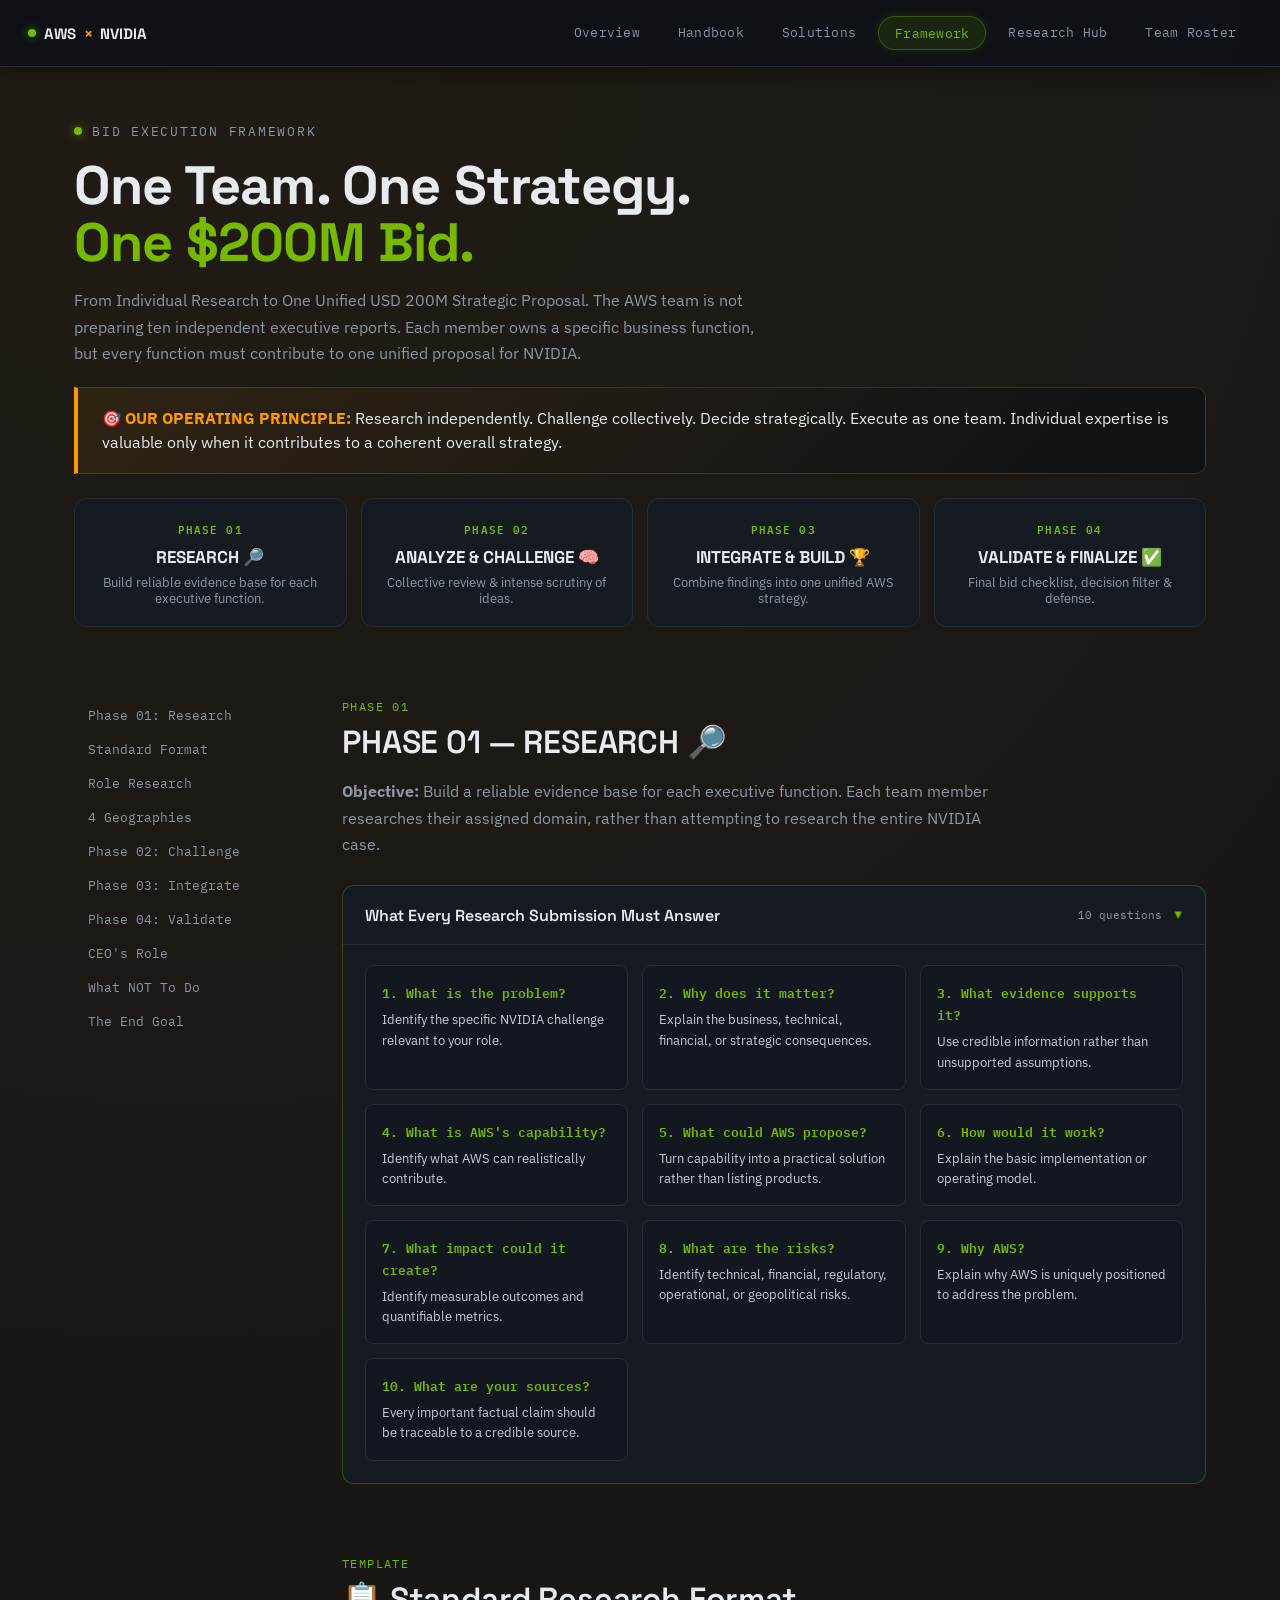
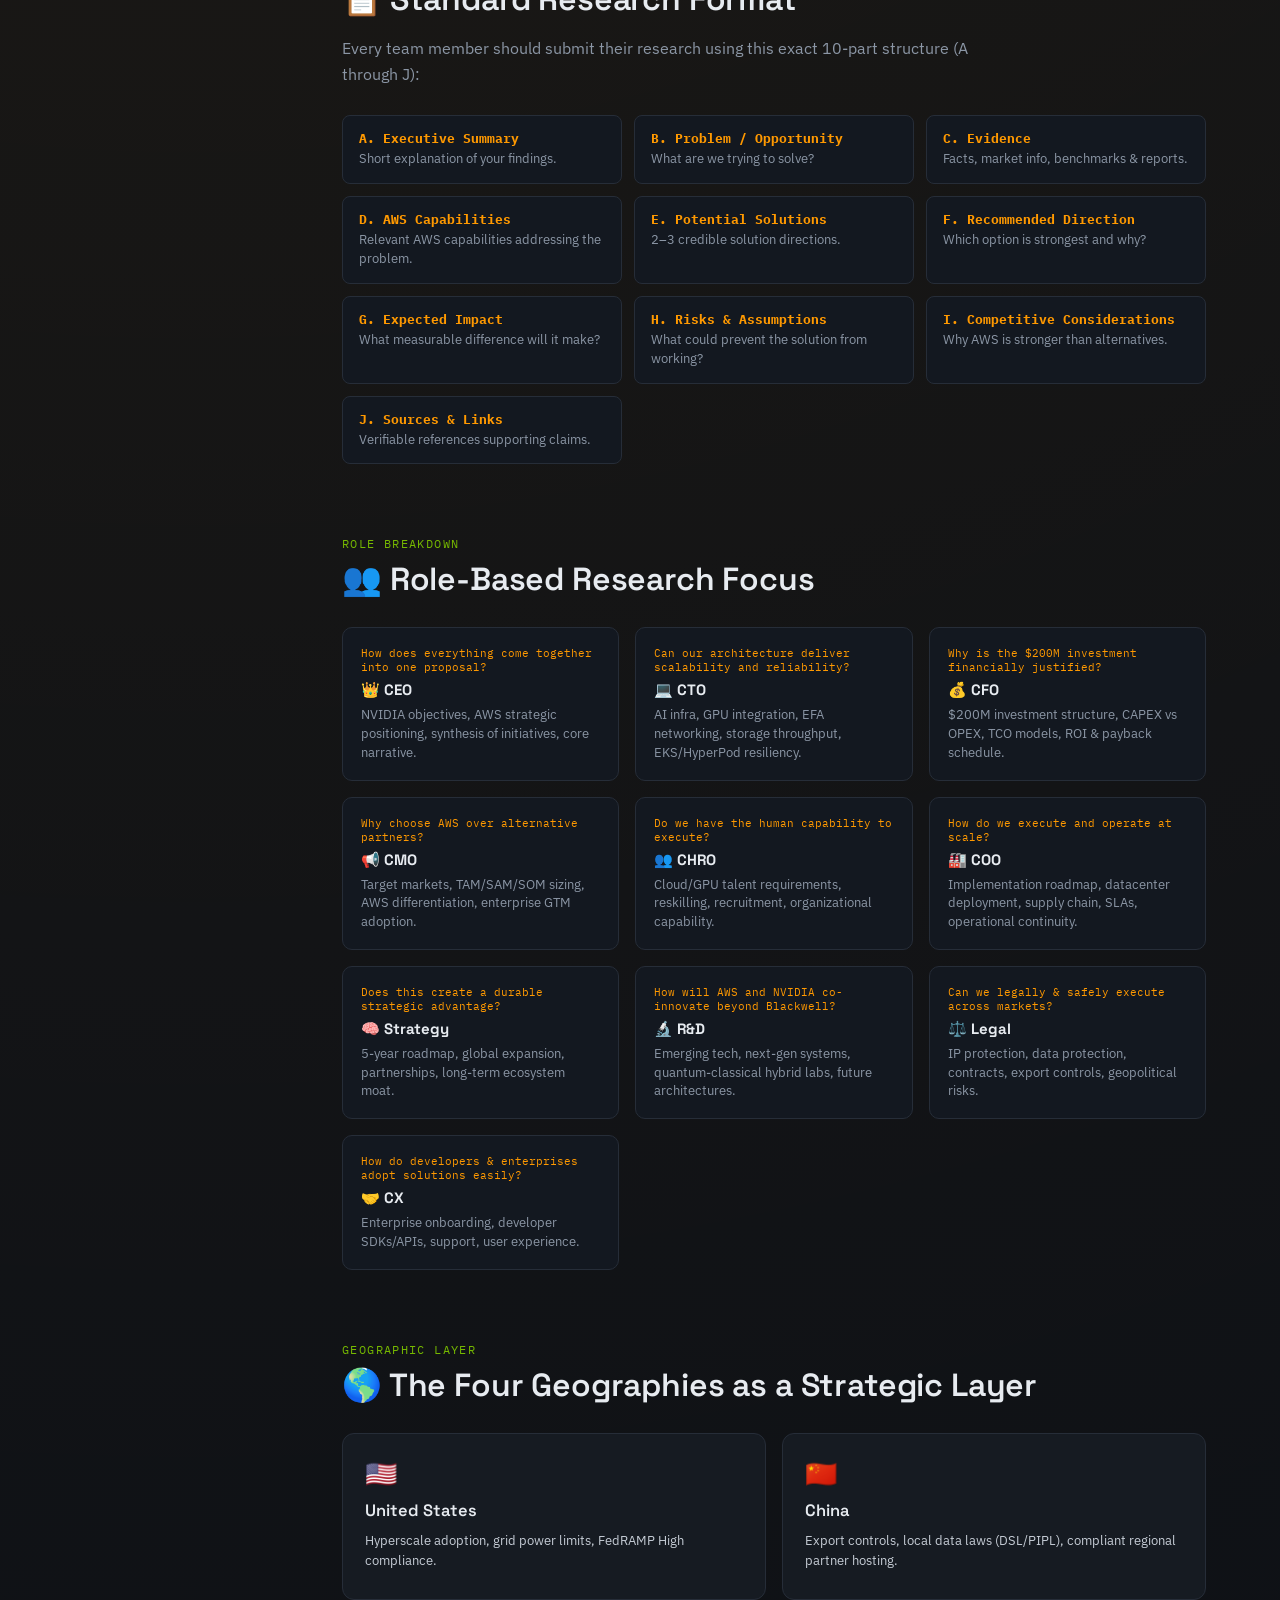
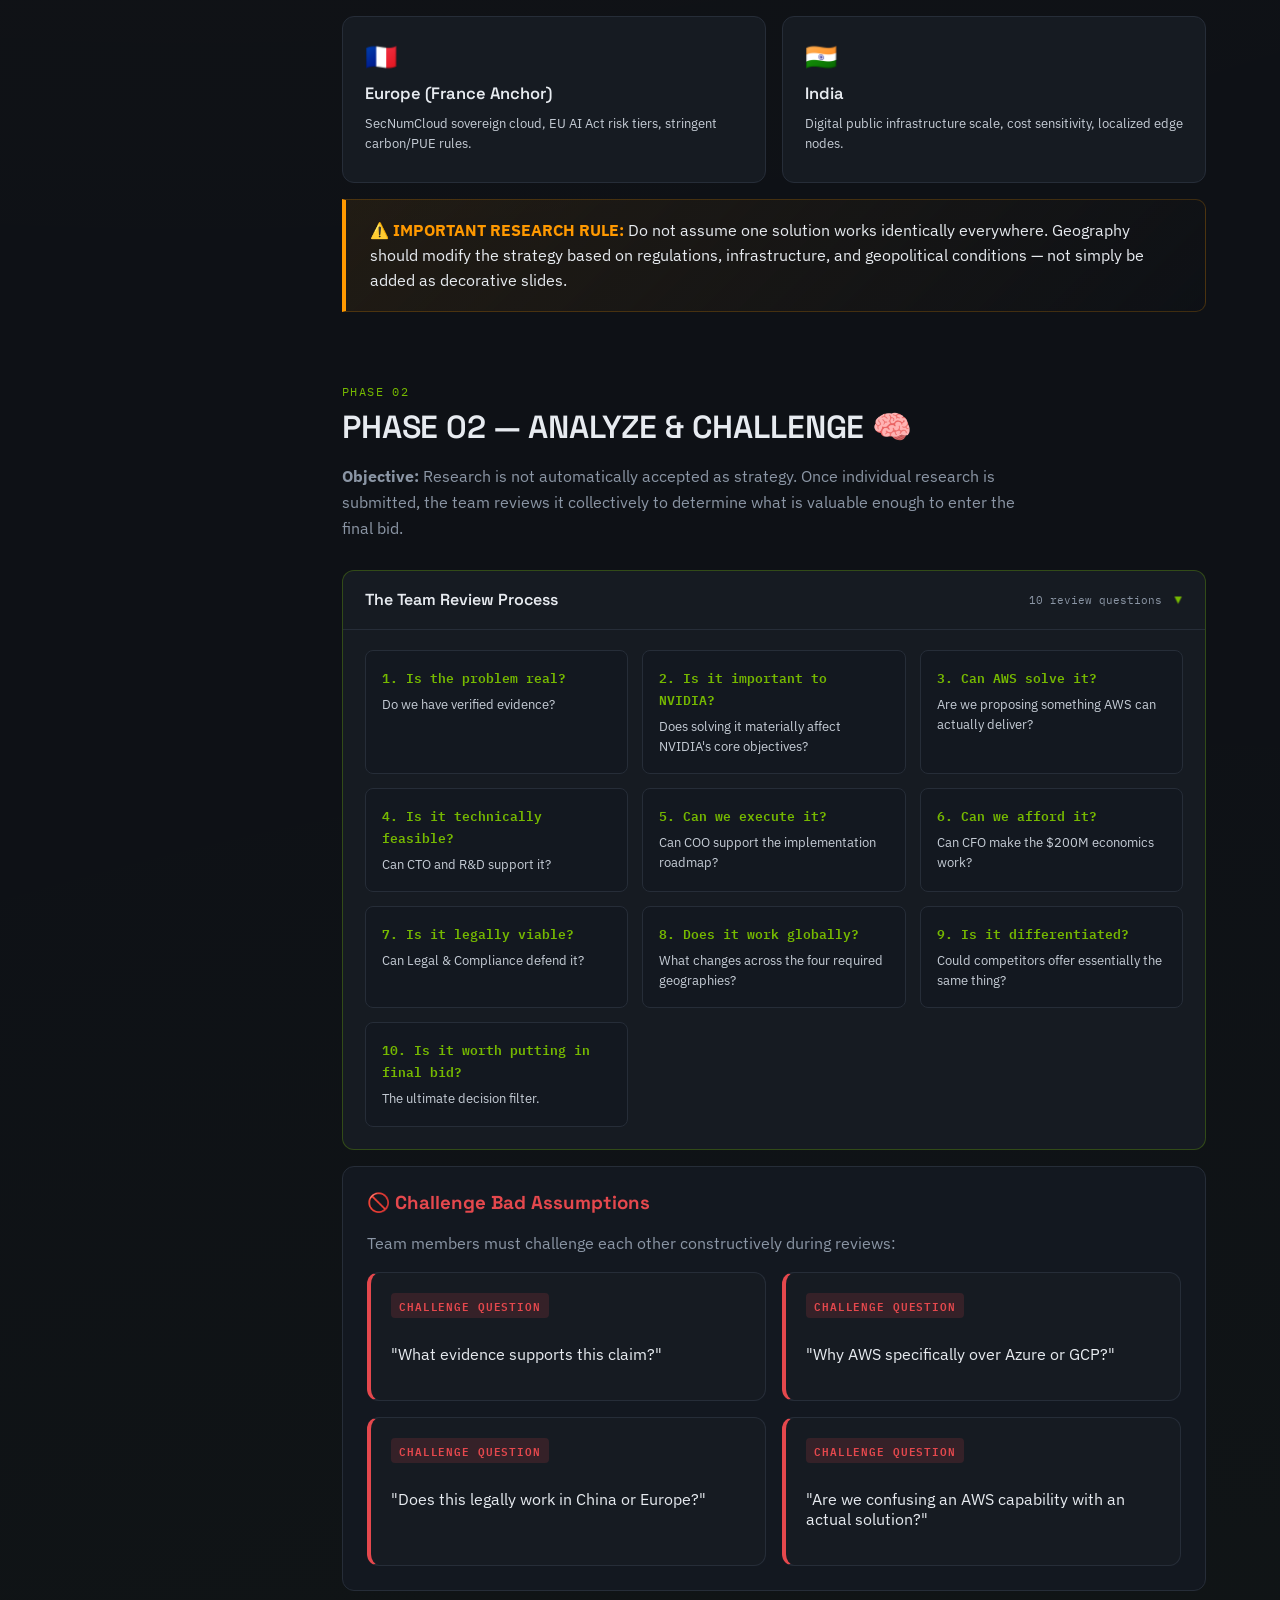
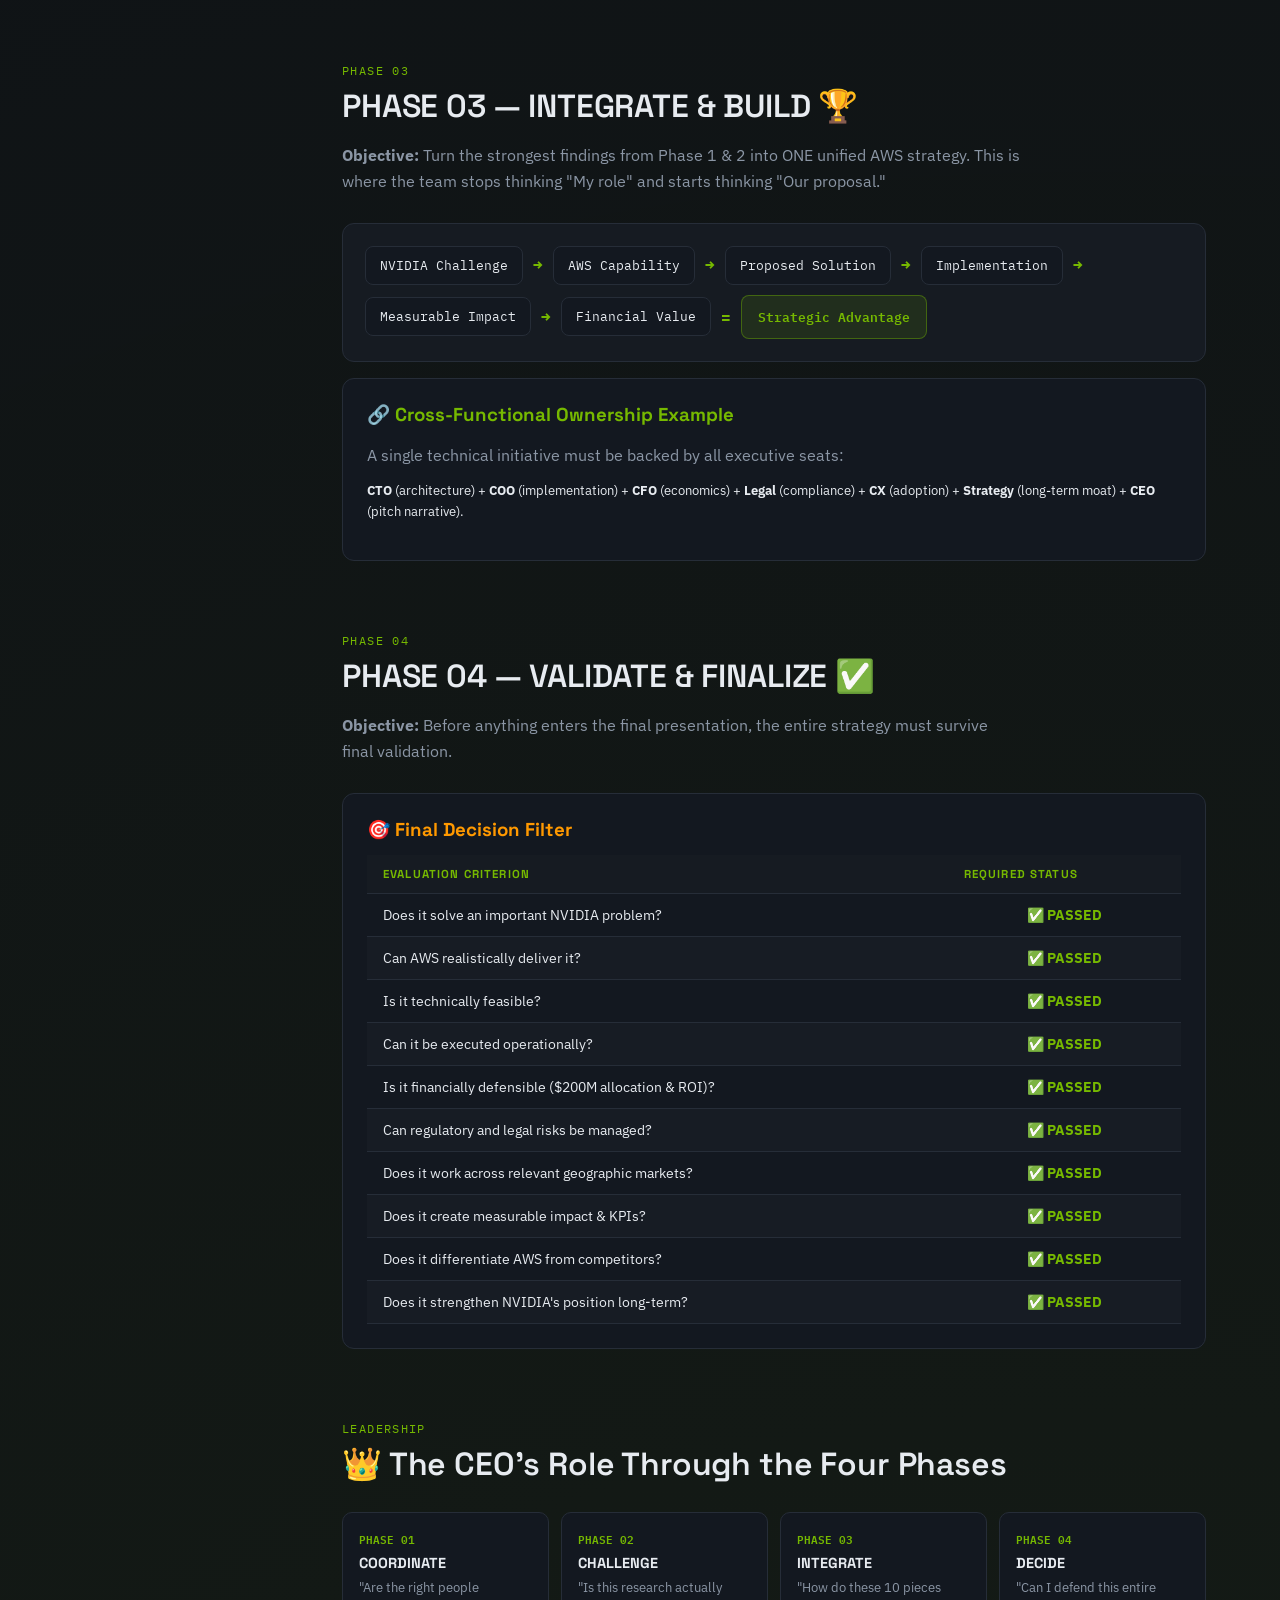
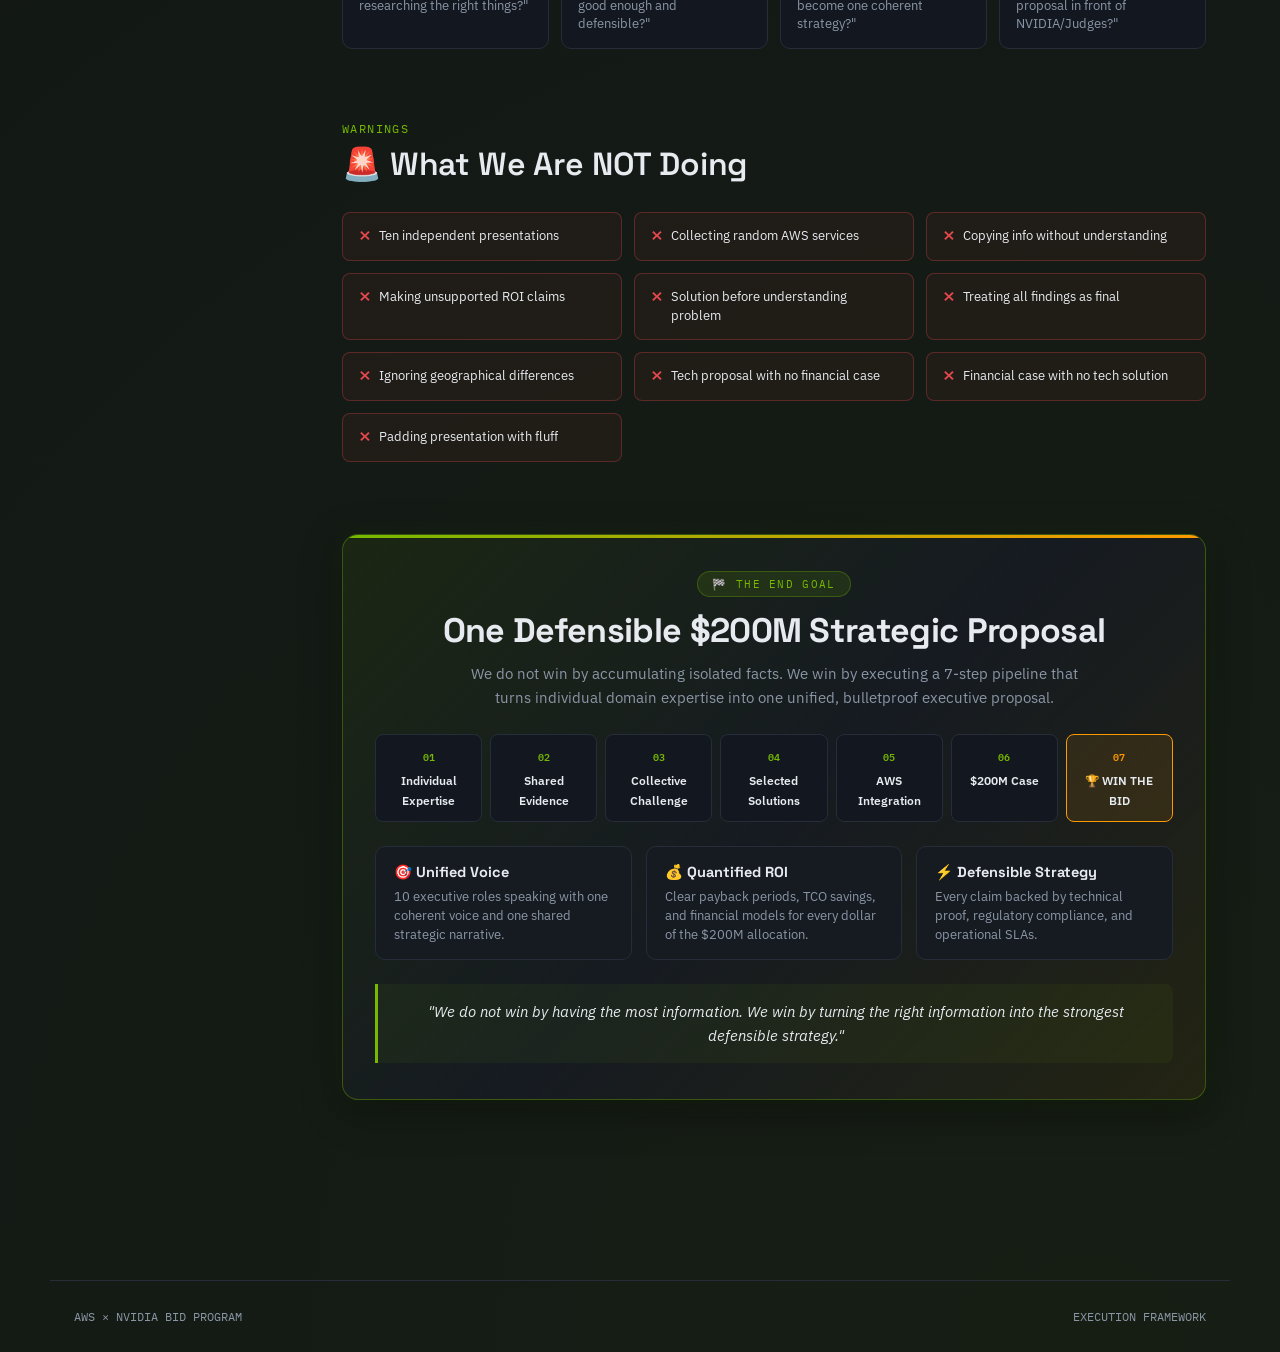
==== commit 3d78569e: "feat: expand index page with hero stats, challenge grid, and responsive layout enhancements" ====
--- a/framework.html
+++ b/framework.html
@@ -5,10 +5,157 @@
 <meta name="viewport" content="width=device-width, initial-scale=1.0">
 <title>AWS × NVIDIA — Bid Execution Framework</title>
 <link rel="stylesheet" href="styles.css">
+<style>
+.end-goal-card{
+  background: linear-gradient(135deg, rgba(118,185,0,0.08) 0%, rgba(22,27,34,0.95) 50%, rgba(255,153,0,0.06) 100%);
+  border: 1px solid rgba(118,185,0,0.35);
+  border-radius: 16px;
+  padding: 36px 32px;
+  position: relative;
+  overflow: hidden;
+  box-shadow: 0 10px 40px rgba(0,0,0,0.4), 0 0 30px rgba(118,185,0,0.08);
+}
+.end-goal-card::before{
+  content: '';
+  position: absolute;
+  top: 0; left: 0; right: 0; height: 3px;
+  background: linear-gradient(90deg, var(--nv-green), var(--aws-orange));
+}
+.eg-head{
+  text-align: center;
+  margin-bottom: 24px;
+}
+.eg-badge{
+  display: inline-flex;
+  align-items: center;
+  gap: 8px;
+  font-family: 'IBM Plex Mono', monospace;
+  font-size: 11px;
+  letter-spacing: 0.12em;
+  text-transform: uppercase;
+  color: var(--nv-green);
+  background: rgba(118,185,0,0.12);
+  border: 1px solid rgba(118,185,0,0.3);
+  border-radius: 20px;
+  padding: 5px 14px;
+  margin-bottom: 12px;
+}
+.eg-head h2{
+  font-family: 'Space Grotesk', sans-serif;
+  font-size: clamp(24px, 4vw, 34px);
+  font-weight: 700;
+  color: var(--text);
+  margin: 0 0 10px;
+  letter-spacing: -0.02em;
+}
+.eg-head p{
+  font-size: 15px;
+  color: var(--text-dim);
+  max-width: 640px;
+  margin: 0 auto;
+  line-height: 1.6;
+}
+
+/* 7-Step Progression Grid */
+.eg-pipeline{
+  display: grid;
+  grid-template-columns: repeat(7, 1fr);
+  gap: 8px;
+  margin: 24px 0;
+}
+.eg-step{
+  background: var(--bg-card);
+  border: 1px solid var(--line);
+  border-radius: 8px;
+  padding: 12px 8px;
+  text-align: center;
+  transition: all 0.2s ease;
+}
+.eg-step:hover{
+  border-color: var(--nv-green);
+  transform: translateY(-2px);
+  background: rgba(118,185,0,0.06);
+}
+.eg-step .step-tag{
+  font-family: 'IBM Plex Mono', monospace;
+  font-size: 10px;
+  color: var(--nv-green);
+  font-weight: 600;
+  margin-bottom: 4px;
+  display: block;
+}
+.eg-step .step-title{
+  font-size: 11.5px;
+  font-weight: 600;
+  color: var(--text);
+  line-height: 1.3;
+}
+.eg-step.highlight{
+  border-color: var(--aws-orange);
+  background: rgba(255,153,0,0.1);
+}
+.eg-step.highlight .step-tag{ color: var(--aws-orange); }
+
+/* 3 Deliverable Pillars */
+.eg-pillars{
+  display: grid;
+  grid-template-columns: repeat(3, 1fr);
+  gap: 14px;
+  margin-top: 24px;
+}
+.eg-pillar-item{
+  background: var(--bg-raised);
+  border: 1px solid var(--line);
+  border-radius: 10px;
+  padding: 16px 18px;
+}
+.eg-pillar-item h4{
+  font-family: 'Space Grotesk', sans-serif;
+  font-size: 14.5px;
+  color: var(--text);
+  margin: 0 0 6px;
+  display: flex;
+  align-items: center;
+  gap: 8px;
+}
+.eg-pillar-item p{
+  font-size: 12.5px;
+  color: var(--text-dim);
+  line-height: 1.5;
+  margin: 0;
+}
+
+.eg-quote{
+  background: rgba(118,185,0,0.06);
+  border-left: 3px solid var(--nv-green);
+  padding: 16px 20px;
+  border-radius: 0 8px 8px 0;
+  font-style: italic;
+  font-size: 14.5px;
+  color: var(--text);
+  line-height: 1.6;
+  margin-top: 24px;
+  text-align: center;
+}
+
+@media (max-width: 900px){
+  .eg-pipeline{
+    grid-template-columns: repeat(2, 1fr);
+    gap: 10px;
+  }
+  .eg-pillars{
+    grid-template-columns: 1fr;
+  }
+  .end-goal-card{
+    padding: 24px 18px;
+  }
+}
+</style>
 </head>
 <body>
 
 <nav class="site-nav">
+  <button class="mobile-menu-btn" id="open-drawer-btn" type="button" aria-label="Open navigation menu">⋮</button>
   <a href="index.html" class="brand"><span class="dot"></span>AWS <span class="orange">×</span> NVIDIA</a>
   <div class="nav-links">
     <a href="index.html">Overview</a>
@@ -347,18 +494,41 @@
 
       <!-- THE END GOAL -->
       <section id="end-goal" class="section">
-        <div class="golden-rule">
-          <h2>🏁 THE END GOAL</h2>
-          <div class="pillar-strip" style="margin:20px 0;">
-            <span class="pillar-chip">INDIVIDUAL EXPERTISE</span><span class="pillar-chip arrow">→</span>
-            <span class="pillar-chip">SHARED EVIDENCE</span><span class="pillar-chip arrow">→</span>
-            <span class="pillar-chip">COLLECTIVE CHALLENGE</span><span class="pillar-chip arrow">→</span>
-            <span class="pillar-chip">SELECTED SOLUTIONS</span><span class="pillar-chip arrow">→</span>
-            <span class="pillar-chip">INTEGRATED AWS STRATEGY</span><span class="pillar-chip arrow">→</span>
-            <span class="pillar-chip">$200M BUSINESS CASE</span><span class="pillar-chip arrow">→</span>
-            <span class="pillar-chip">FINAL BID</span>
-          </div>
-          <p>"We do not win by having the most information. We win by turning the right information into the strongest defensible strategy."</p>
+        <div class="end-goal-card">
+          <div class="eg-head">
+            <div class="eg-badge">🏁 THE END GOAL</div>
+            <h2>One Defensible $200M Strategic Proposal</h2>
+            <p>We do not win by accumulating isolated facts. We win by executing a 7-step pipeline that turns individual domain expertise into one unified, bulletproof executive proposal.</p>
+          </div>
+
+          <div class="eg-pipeline">
+            <div class="eg-step"><span class="step-tag">01</span><span class="step-title">Individual Expertise</span></div>
+            <div class="eg-step"><span class="step-tag">02</span><span class="step-title">Shared Evidence</span></div>
+            <div class="eg-step"><span class="step-tag">03</span><span class="step-title">Collective Challenge</span></div>
+            <div class="eg-step"><span class="step-tag">04</span><span class="step-title">Selected Solutions</span></div>
+            <div class="eg-step"><span class="step-tag">05</span><span class="step-title">AWS Integration</span></div>
+            <div class="eg-step"><span class="step-tag">06</span><span class="step-title">$200M Case</span></div>
+            <div class="eg-step highlight"><span class="step-tag">07</span><span class="step-title">🏆 WIN THE BID</span></div>
+          </div>
+
+          <div class="eg-pillars">
+            <div class="eg-pillar-item">
+              <h4>🎯 Unified Voice</h4>
+              <p>10 executive roles speaking with one coherent voice and one shared strategic narrative.</p>
+            </div>
+            <div class="eg-pillar-item">
+              <h4>💰 Quantified ROI</h4>
+              <p>Clear payback periods, TCO savings, and financial models for every dollar of the $200M allocation.</p>
+            </div>
+            <div class="eg-pillar-item">
+              <h4>⚡ Defensible Strategy</h4>
+              <p>Every claim backed by technical proof, regulatory compliance, and operational SLAs.</p>
+            </div>
+          </div>
+
+          <div class="eg-quote">
+            "We do not win by having the most information. We win by turning the right information into the strongest defensible strategy."
+          </div>
         </div>
       </section>
 
@@ -371,5 +541,40 @@
   <span>EXECUTION FRAMEWORK</span>
 </footer>
 
+<!-- MOBILE SIDE NAVIGATION DRAWER -->
+<div class="mobile-drawer-overlay" id="mobile-drawer-overlay">
+  <div class="mobile-drawer">
+    <div class="mobile-drawer-head">
+      <a href="index.html" class="brand"><span class="dot"></span>AWS <span class="orange">×</span> NVIDIA</a>
+      <button class="mobile-drawer-close" id="close-drawer-btn">✕</button>
+    </div>
+    <div class="mobile-drawer-links">
+      <a href="index.html"><span>Overview</span> <span>→</span></a>
+      <a href="handbook.html"><span>Handbook</span> <span>→</span></a>
+      <a href="solutions.html"><span>Solutions</span> <span>→</span></a>
+      <a href="framework.html" class="active"><span>Framework</span> <span>→</span></a>
+      <a href="hub.html"><span>Research Hub</span> <span>→</span></a>
+      <a href="roster.html"><span>Team Roster</span> <span>→</span></a>
+    </div>
+    <div class="mobile-drawer-footer">
+      AWS × NVIDIA $200M Strategic Bid
+    </div>
+  </div>
+</div>
+
+<script>
+  (function(){
+    const openBtn = document.getElementById('open-drawer-btn');
+    const closeBtn = document.getElementById('close-drawer-btn');
+    const overlay = document.getElementById('mobile-drawer-overlay');
+    if (!openBtn || !overlay) return;
+    openBtn.addEventListener('click', () => overlay.classList.add('open'));
+    if (closeBtn) closeBtn.addEventListener('click', () => overlay.classList.remove('open'));
+    overlay.addEventListener('click', (e) => {
+      if (e.target === overlay) overlay.classList.remove('open');
+    });
+  })();
+</script>
+
 </body>
 </html>
--- a/styles.css
+++ b/styles.css
@@ -85,10 +85,139 @@
   box-shadow: 0 0 12px rgba(118,185,0,0.15);
 }
 
-@media (max-width: 600px){
-  .site-nav{ padding: 14px 16px; flex-wrap: wrap; gap: 10px; }
-  .nav-links{ font-size: 11px; gap: 2px; }
-  .nav-links a{ padding: 6px 10px; }
+/* Mobile Menu 3-Dot Button & Drawer */
+.mobile-menu-btn{
+  display: none;
+  background: var(--bg-raised);
+  border: 1px solid var(--line);
+  border-radius: 8px;
+  color: var(--text);
+  font-size: 20px;
+  width: 38px;
+  height: 38px;
+  align-items: center;
+  justify-content: center;
+  cursor: pointer;
+  transition: all 0.15s ease;
+  line-height: 1;
+}
+.mobile-menu-btn:hover{
+  border-color: var(--nv-green);
+  color: var(--nv-green);
+}
+
+@media (max-width: 768px){
+  .mobile-menu-btn{
+    display: flex;
+  }
+  .site-nav .nav-links{
+    display: none;
+  }
+}
+
+/* Mobile Side Navigation Drawer */
+.mobile-drawer-overlay{
+  position: fixed;
+  top: 0; left: 0; right: 0; bottom: 0;
+  background: rgba(0,0,0,0.8);
+  backdrop-filter: blur(8px);
+  -webkit-backdrop-filter: blur(8px);
+  z-index: 10000;
+  display: none;
+  opacity: 0;
+  transition: opacity 0.25s ease;
+}
+.mobile-drawer-overlay.open{
+  display: block;
+  opacity: 1;
+}
+
+.mobile-drawer{
+  position: fixed;
+  top: 0; left: 0; bottom: 0; right: auto;
+  width: 290px;
+  max-width: 85vw;
+  background: #10141D;
+  border-right: 1px solid var(--line);
+  border-left: none;
+  padding: 24px 20px;
+  box-shadow: 10px 0 40px rgba(0,0,0,0.8);
+  display: flex;
+  flex-direction: column;
+  transform: translateX(-100%);
+  transition: transform 0.25s cubic-bezier(0.16, 1, 0.3, 1);
+  z-index: 10001;
+}
+.mobile-drawer-overlay.open .mobile-drawer{
+  transform: translateX(0);
+}
+
+.mobile-drawer-head{
+  display: flex;
+  justify-content: space-between;
+  align-items: center;
+  padding-bottom: 16px;
+  margin-bottom: 20px;
+  border-bottom: 1px solid var(--line);
+}
+.mobile-drawer-head .brand{
+  font-family: 'Space Grotesk', sans-serif;
+  font-weight: 700;
+  font-size: 15px;
+  color: var(--text);
+  text-decoration: none;
+}
+.mobile-drawer-close{
+  background: transparent;
+  border: 1px solid var(--line);
+  color: var(--text-dim);
+  width: 32px;
+  height: 32px;
+  border-radius: 6px;
+  font-size: 16px;
+  cursor: pointer;
+  display: flex;
+  align-items: center;
+  justify-content: center;
+}
+.mobile-drawer-close:hover{
+  color: var(--danger);
+  border-color: rgba(229,72,77,0.4);
+}
+
+.mobile-drawer-links{
+  display: flex;
+  flex-direction: column;
+  gap: 10px;
+  font-family: 'IBM Plex Mono', monospace;
+}
+.mobile-drawer-links a{
+  text-decoration: none;
+  color: var(--text);
+  padding: 12px 16px;
+  border-radius: 8px;
+  background: var(--bg-card);
+  border: 1px solid var(--line);
+  font-size: 13.5px;
+  display: flex;
+  align-items: center;
+  justify-content: space-between;
+  transition: all 0.15s ease;
+}
+.mobile-drawer-links a:hover, .mobile-drawer-links a.active{
+  border-color: var(--nv-green);
+  color: var(--nv-green);
+  background: rgba(118,185,0,0.1);
+  font-weight: 600;
+}
+.mobile-drawer-footer{
+  margin-top: auto;
+  padding-top: 20px;
+  border-top: 1px solid var(--line);
+  font-family: 'IBM Plex Mono', monospace;
+  font-size: 11px;
+  color: var(--text-dim);
+  text-align: center;
 }
 
 /* ===== SHARED LAYOUT ===== */
@@ -245,7 +374,7 @@
 /* ===== GEOGRAPHY CARDS ===== */
 .geo-grid{
   display: grid;
-  grid-template-columns: repeat(auto-fill, minmax(240px, 1fr));
+  grid-template-columns: repeat(2, 1fr);
   gap: 16px;
 }
 .geo-card{
@@ -1520,4 +1649,211 @@
 .drop-zone .dz-sub{
   font-size: 12.5px;
   color: var(--text-dim);
+}
+
+/* ===== COMPREHENSIVE MOBILE RESPONSIVENESS ===== */
+@media (max-width: 900px){
+  .handbook-layout{
+    grid-template-columns: 1fr;
+    gap: 20px;
+  }
+  .handbook-sidebar{
+    position: static;
+    top: auto;
+    z-index: 1;
+    flex-direction: row;
+    overflow-x: auto;
+    white-space: nowrap;
+    background: var(--bg-card);
+    padding: 10px 12px;
+    margin: 0 0 24px 0;
+    border: 1px solid var(--line);
+    border-radius: 10px;
+    gap: 8px;
+    -webkit-overflow-scrolling: touch;
+  }
+  .handbook-sidebar a{
+    font-size: 12px;
+    padding: 6px 14px;
+    border: 1px solid var(--line);
+    border-radius: 16px;
+    background: var(--bg-raised);
+    display: inline-block;
+    color: var(--text-dim);
+  }
+  .handbook-sidebar a:hover{
+    color: var(--nv-green);
+    border-color: var(--nv-green);
+  }
+}
+
+@media (max-width: 768px){
+  .wrap{
+    padding: 24px 16px 60px;
+  }
+  .site-nav{
+    margin: 8px 12px 0;
+    padding: 12px 16px;
+    border-radius: 12px;
+    flex-direction: row;
+    justify-content: flex-start;
+    align-items: center;
+    gap: 12px;
+  }
+  .site-nav .nav-links{
+    display: none !important;
+  }
+  .mobile-menu-btn{
+    display: flex !important;
+  }
+  
+  h1{
+    font-size: clamp(24px, 6.5vw, 36px);
+    margin-bottom: 14px;
+  }
+  .sub{
+    font-size: 14px;
+    line-height: 1.6;
+    margin-bottom: 20px;
+  }
+
+  .btn-row{
+    flex-direction: column;
+    align-items: stretch;
+    width: 100%;
+    gap: 10px;
+    margin-top: 20px;
+  }
+  .btn-row .btn{
+    width: 100%;
+    text-align: center;
+    box-sizing: border-box;
+    padding: 12px 20px;
+  }
+
+  .card-grid, .term-grid, .comp-grid, .bid-chain, .five-q-grid, .geo-grid, .phase-flow-grid, .format-grid, .solution-grid-2, .anti-grid, .hub-roles{
+    grid-template-columns: 1fr;
+    gap: 14px;
+    margin-top: 16px;
+  }
+
+  .info-card, .solution-block, .phase-card, .format-item, .anti-item, .hub-block{
+    padding: 18px 16px;
+    margin-bottom: 4px;
+  }
+
+  .pillar-strip{
+    overflow-x: auto;
+    white-space: nowrap;
+    padding-bottom: 8px;
+    margin-bottom: 16px;
+    -webkit-overflow-scrolling: touch;
+    font-size: 11px;
+  }
+  .pillar-chip{
+    padding: 6px 12px;
+  }
+
+  .equation-wrapper{
+    padding: 16px 14px;
+    margin: 18px 0;
+    border-radius: 10px;
+  }
+  .equation-flex{
+    font-size: 11.5px;
+    gap: 8px;
+  }
+  .eq-item{
+    padding: 8px 12px;
+    font-size: 11.5px;
+  }
+
+  .objective-box{
+    padding: 16px;
+    font-size: 13.5px;
+    margin: 18px 0;
+  }
+
+  .golden-rule{
+    padding: 24px 18px;
+    margin-top: 32px;
+    border-radius: 12px;
+  }
+  .golden-rule h2{
+    font-size: 20px;
+  }
+  .golden-rule p{
+    font-size: 13.5px;
+    line-height: 1.6;
+  }
+
+  .hub-seat-banner{
+    flex-direction: column;
+    align-items: stretch;
+    padding: 18px 16px;
+    gap: 14px;
+  }
+  .hub-actions{
+    width: 100%;
+  }
+  .add-block-btn{
+    width: 100%;
+    justify-content: center;
+    padding: 12px 18px;
+  }
+
+  .modal-card{
+    width: 90vw;
+    max-width: 440px;
+    padding: 20px 16px;
+    max-height: 88vh;
+    overflow-y: auto;
+    border-radius: 14px;
+  }
+  .modal-btns{
+    flex-direction: column;
+    align-items: stretch;
+    gap: 8px;
+  }
+  .modal-btns button{
+    width: 100%;
+    padding: 10px 16px;
+  }
+
+  .filter-table th, .filter-table td{
+    padding: 10px 12px;
+    font-size: 12px;
+  }
+}
+
+@media (max-width: 480px){
+  .wrap{
+    padding: 20px 14px 50px;
+  }
+  .site-nav{
+    margin: 6px 10px 0;
+    padding: 10px 14px;
+  }
+  .eyebrow{
+    font-size: 10.5px;
+    letter-spacing: 0.08em;
+  }
+  .closing-block{
+    padding: 20px 16px;
+    border-radius: 12px;
+  }
+  .closing-block .question{
+    font-size: 17px;
+    line-height: 1.5;
+  }
+  .doc-link-card{
+    flex-direction: column;
+    align-items: stretch;
+    gap: 12px;
+    padding: 14px;
+  }
+  .doc-link-card a{
+    text-align: center;
+    padding: 8px 14px;
+  }
 }
